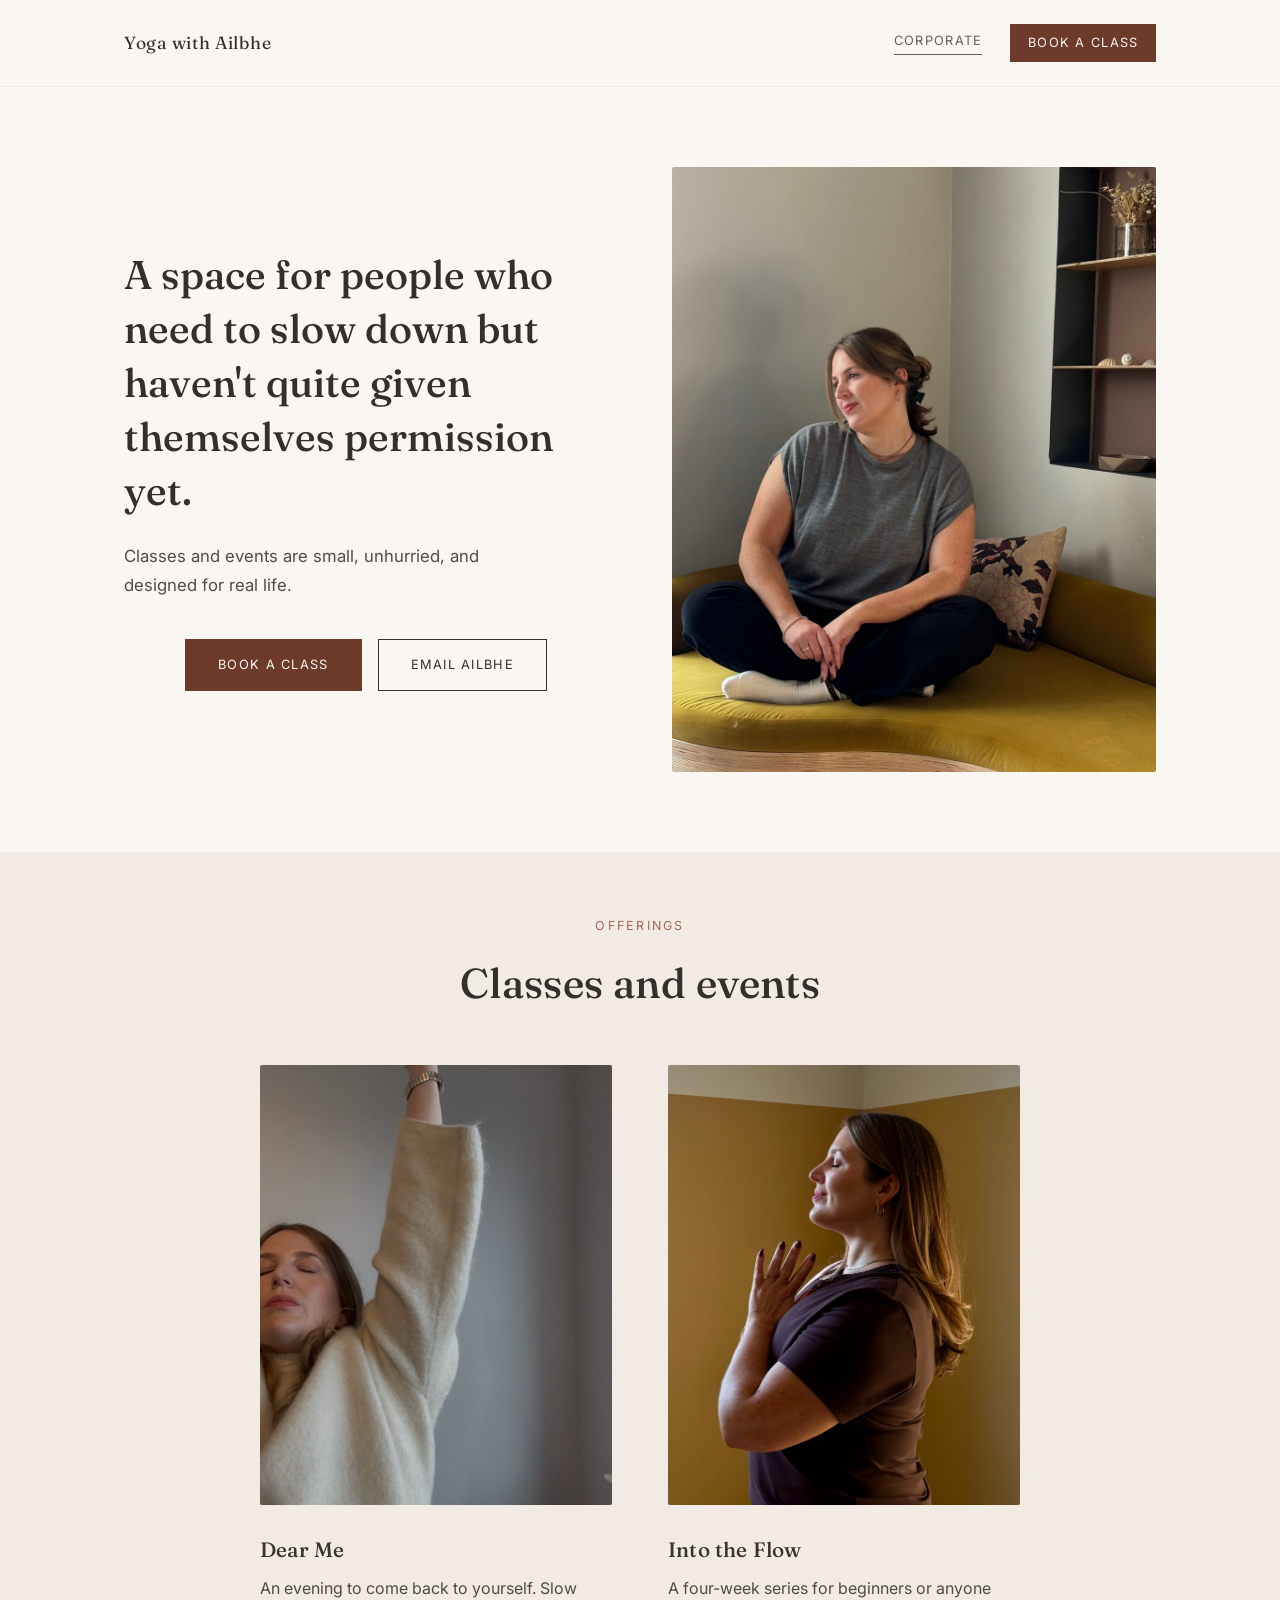
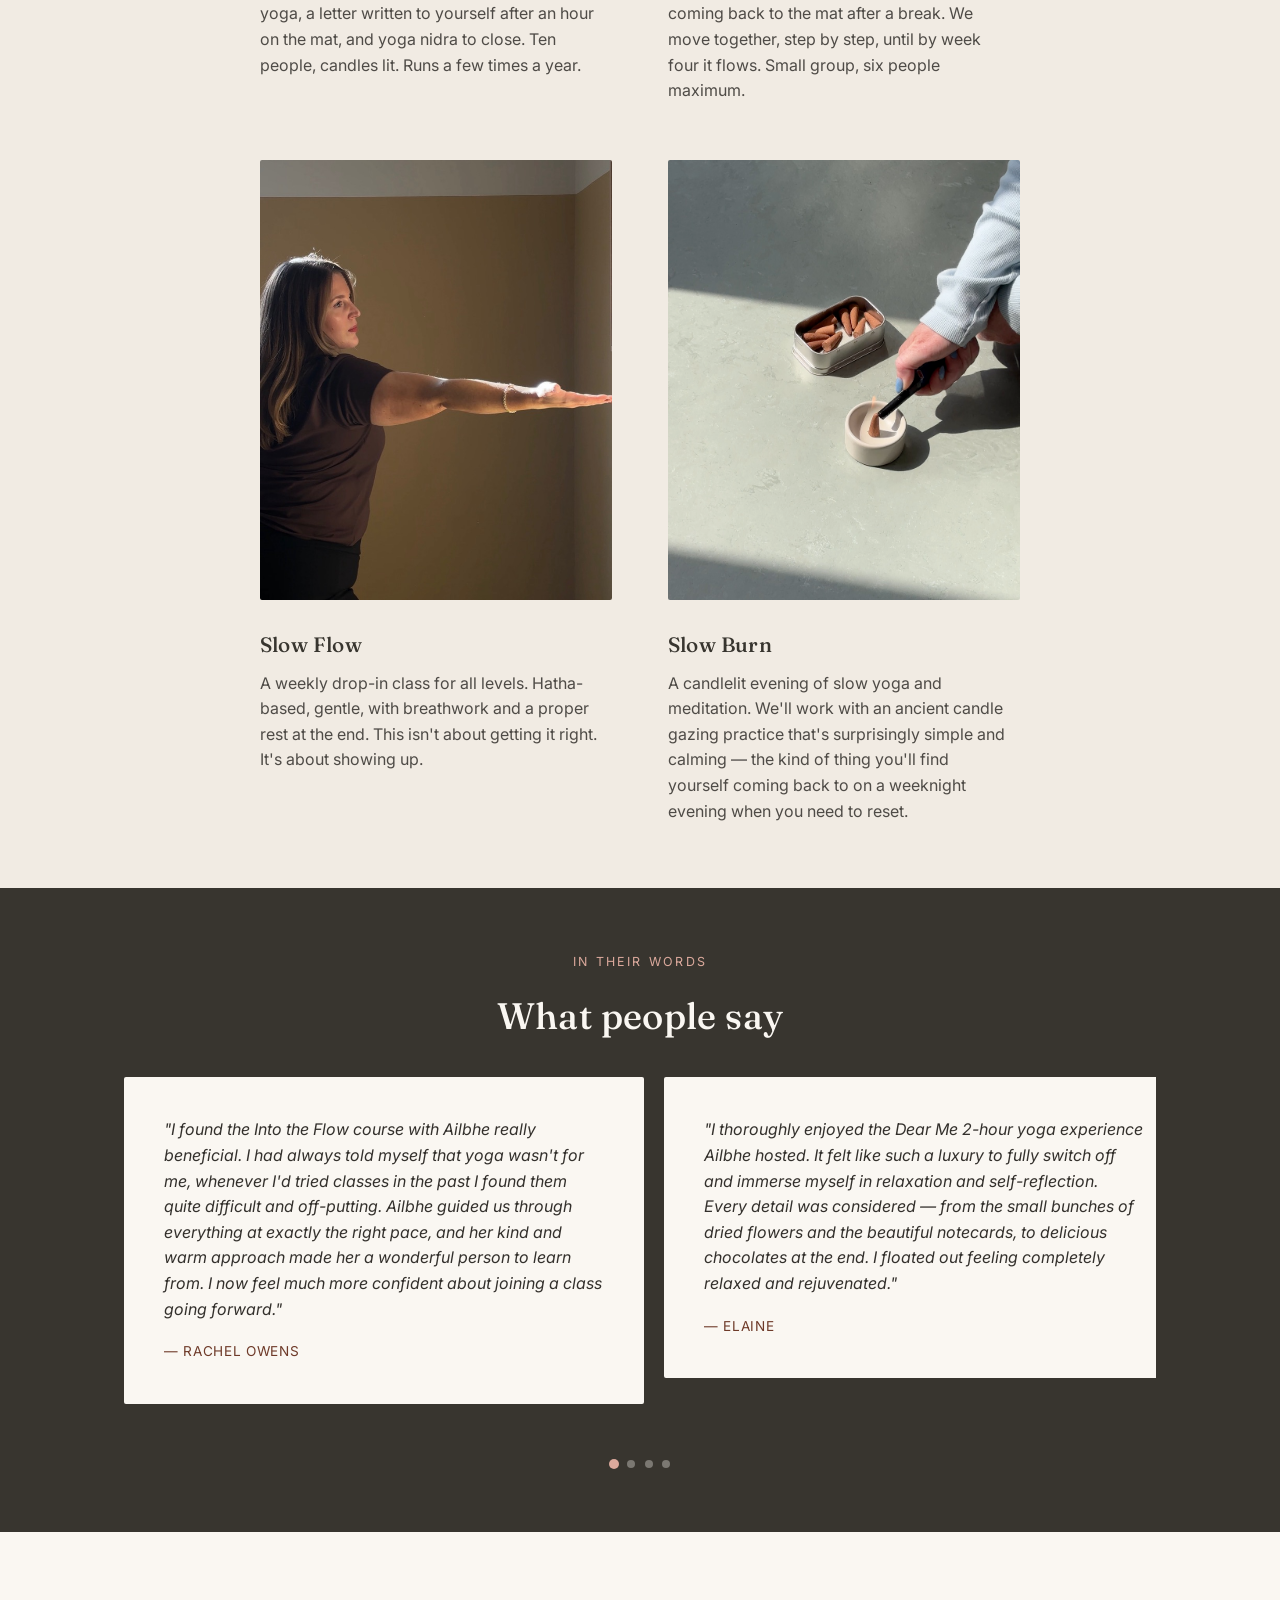
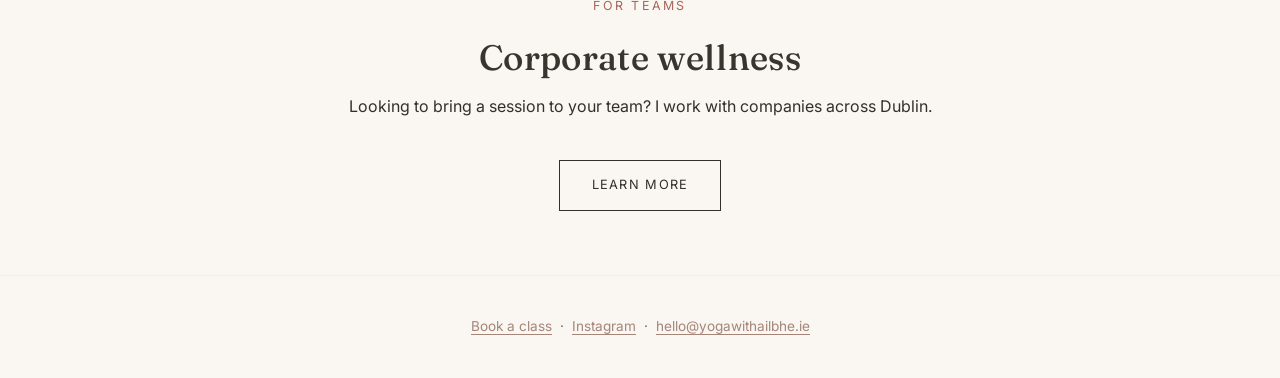
==== index.html @ da691e82 "Turn testimonials into a continuous ribbon of normal-sized cards instead of one full-width slide at " ====
<!DOCTYPE html>
<html lang="en">
<head>
  <meta charset="UTF-8">
  <meta name="viewport" content="width=device-width, initial-scale=1.0">
  <title>Yoga with Ailbhe</title>
  <meta name="description" content="A space for people who need to slow down. Small, unhurried yoga classes and events in Dublin.">
  <meta property="og:type" content="website">
  <meta property="og:title" content="Yoga with Ailbhe">
  <meta property="og:description" content="A space for people who need to slow down. Small, unhurried yoga classes and events in Dublin.">
  <meta property="og:url" content="https://yogawithailbhe.ie/">
  <meta property="og:image" content="https://yogawithailbhe.ie/assets/images/og-home.jpg">
  <meta name="twitter:card" content="summary_large_image">
  <link rel="icon" href="/favicon.ico" sizes="any">
  <link rel="apple-touch-icon" href="/assets/images/apple-touch-icon.png">
  <link rel="preconnect" href="https://fonts.googleapis.com">
  <link rel="preconnect" href="https://fonts.gstatic.com" crossorigin>
  <link href="https://fonts.googleapis.com/css2?family=Fraunces:ital,opsz,wght@0,9..144,400;0,9..144,500;1,9..144,400&family=Inter:wght@400;500&display=swap" rel="stylesheet">
  <link rel="stylesheet" href="css/styles.css">
</head>
<body>
  <header class="site-header">
    <div class="wrap">
      <a class="logo" href="/">Yoga with Ailbhe</a>
      <nav>
        <a href="/corporate">Corporate</a>
        <a class="nav-cta" href="https://yogawithailbhe.setmore.com" target="_blank" rel="noopener noreferrer">Book a class</a>
      </nav>
    </div>
  </header>

  <main>
    <section class="hero hero-split">
      <div class="wrap hero-split-grid">
        <div class="hero-copy">
          <h1>A space for people who need to slow down but haven't quite given themselves permission yet.</h1>
          <p>Classes and events are small, unhurried, and designed for real life.</p>
          <div class="cta-row cta-row-left">
            <a class="btn btn-primary" href="https://yogawithailbhe.setmore.com" target="_blank" rel="noopener noreferrer">Book a class</a>
            <a class="btn btn-secondary" href="mailto:hello@yogawithailbhe.ie">Email Ailbhe</a>
          </div>
        </div>
        <div class="hero-media">
          <img src="assets/images/space.jpg" alt="Ailbhe sitting cross-legged on a couch in the studio space, relaxed, soft light, small group setting." width="900" height="1200">
        </div>
      </div>
    </section>

    <section class="classes">
      <div class="wrap">
        <span class="eyebrow">Offerings</span>
        <h2>Classes and events</h2>
        <div class="classes-grid">
          <article class="class-card">
            <div class="class-card-media">
              <img src="assets/images/class-dear-me.jpg" alt="Ailbhe reaching one arm upward, eyes closed, in a soft cream jumper." width="800" height="1067" loading="lazy">
            </div>
            <h3>Dear Me</h3>
            <p>An evening to come back to yourself. Slow yoga, a letter written to yourself after an hour on the mat, and yoga nidra to close. Ten people, candles lit. Runs a few times a year.</p>
          </article>
          <article class="class-card">
            <div class="class-card-media">
              <img src="assets/images/hero-home.jpg" alt="Ailbhe standing calmly with hands at heart centre, eyes closed, lit by warm afternoon light." width="800" height="1000" loading="lazy">
            </div>
            <h3>Into the Flow</h3>
            <p>A four-week series for beginners or anyone coming back to the mat after a break. We move together, step by step, until by week four it flows. Small group, six people maximum.</p>
          </article>
          <article class="class-card">
            <div class="class-card-media">
              <img src="assets/images/class-slow-flow.jpg" alt="Ailbhe standing tall with one arm extended, calm and grounded in warm light." width="800" height="1422" loading="lazy">
            </div>
            <h3>Slow Flow</h3>
            <p>A weekly drop-in class for all levels. Hatha-based, gentle, with breathwork and a proper rest at the end. This isn't about getting it right. It's about showing up.</p>
          </article>
          <article class="class-card">
            <div class="class-card-media">
              <img src="assets/images/class-slow-burn.jpg" alt="Hand lighting an incense cone beside a small tin, soft daylight." width="800" height="1422" loading="lazy">
            </div>
            <h3>Slow Burn</h3>
            <p>A candlelit evening of slow yoga and meditation. We'll work with an ancient candle gazing practice that's surprisingly simple and calming — the kind of thing you'll find yourself coming back to on a weeknight evening when you need to reset.</p>
          </article>
        </div>
      </div>
    </section>

    <section class="testimonials">
      <div class="wrap">
        <span class="eyebrow">In their words</span>
        <h2>What people say</h2>
        <div class="testimonial-track">
          <article class="testimonial">
            <p>"I found the Into the Flow course with Ailbhe really beneficial. I had always told myself that yoga wasn't for me, whenever I'd tried classes in the past I found them quite difficult and off-putting. Ailbhe guided us through everything at exactly the right pace, and her kind and warm approach made her a wonderful person to learn from. I now feel much more confident about joining a class going forward."</p>
            <cite>— Rachel Owens</cite>
          </article>
          <article class="testimonial">
            <p>"I thoroughly enjoyed the Dear Me 2-hour yoga experience Ailbhe hosted. It felt like such a luxury to fully switch off and immerse myself in relaxation and self-reflection. Every detail was considered — from the small bunches of dried flowers and the beautiful notecards, to delicious chocolates at the end. I floated out feeling completely relaxed and rejuvenated."</p>
            <cite>— Elaine</cite>
          </article>
          <article class="testimonial">
            <p>"Ailbhe's slow flow yoga class was exactly what my body and mind needed. The atmosphere was incredibly calming right from the start. The pace of the class encouraged me to really listen to my body and be present in the moment. I left feeling completely rejuvenated and centred."</p>
            <cite>— Andrea</cite>
          </article>
          <article class="testimonial">
            <p>"My first yoga class with Ailbhe was gentle and mindful, and exactly what I needed. Her calm guidance made me feel at ease from the start, and the peaceful atmosphere helped me slow down and breathe. I left feeling relaxed, grounded, and really glad I showed up."</p>
            <cite>— Nihan Gunay Yilmaz</cite>
          </article>
        </div>
        <div class="testimonial-dots" role="tablist" aria-label="Testimonial pages">
          <button type="button" class="testimonial-dot is-active" aria-label="Testimonial 1"></button>
          <button type="button" class="testimonial-dot" aria-label="Testimonial 2"></button>
          <button type="button" class="testimonial-dot" aria-label="Testimonial 3"></button>
          <button type="button" class="testimonial-dot" aria-label="Testimonial 4"></button>
        </div>
      </div>
    </section>

    <section class="corporate-link">
      <div class="wrap corporate-body corporate-teaser">
        <span class="eyebrow">For teams</span>
        <h2>Corporate wellness</h2>
        <p>Looking to bring a session to your team? I work with companies across Dublin.</p>
        <div class="cta-row">
          <a class="btn btn-secondary" href="/corporate">Learn more</a>
        </div>
      </div>
    </section>
  </main>

  <footer class="site-footer">
    <div class="wrap">
      <p>
        <a href="https://yogawithailbhe.setmore.com" target="_blank" rel="noopener noreferrer">Book a class</a>
        &nbsp;·&nbsp;
        <a href="https://www.instagram.com/yoga_with_ailbhe/" target="_blank" rel="noopener noreferrer">Instagram</a>
        &nbsp;·&nbsp;
        <a href="mailto:hello@yogawithailbhe.ie">hello@yogawithailbhe.ie</a>
      </p>
    </div>
  </footer>

  <script src="js/main.js"></script>
</body>
</html>
---- css/styles.css ----
*, *::before, *::after {
  box-sizing: border-box;
  margin: 0;
  padding: 0;
}

:root {
  --ink: #33302c;
  --paper: #faf7f2;
  --neutral: #cdbfae;
  --neutral-light: #f1ebe3;
  --chestnut: #8a4a35;
  --chestnut-deep: #6e3a29;
  --dusty-pink: #a8665a;
  --dusty-pink-tint: #dba99c;
  --anthracite: #38352f;
  --max-width: 1080px;
}

html {
  scroll-behavior: smooth;
}

body {
  background-color: var(--paper);
  color: var(--ink);
  font-family: 'Inter', -apple-system, BlinkMacSystemFont, 'Segoe UI', sans-serif;
  font-size: 1rem;
  line-height: 1.6;
}

h1, h2, h3 {
  font-family: 'Fraunces', Georgia, 'Times New Roman', serif;
  font-weight: 500;
  letter-spacing: 0.01em;
}

a {
  color: var(--chestnut-deep);
}

a:hover {
  color: var(--ink);
}

img {
  max-width: 100%;
  display: block;
}

.wrap {
  max-width: var(--max-width);
  margin: 0 auto;
  padding: 0 1.5rem;
}

/* Header */

.site-header {
  border-bottom: 1px solid var(--neutral-light);
}

.site-header .wrap {
  display: flex;
  align-items: center;
  justify-content: space-between;
  padding-top: 1.5rem;
  padding-bottom: 1.5rem;
}

.site-header .logo {
  font-family: 'Fraunces', Georgia, 'Times New Roman', serif;
  font-size: 1.1rem;
  letter-spacing: 0.04em;
  text-decoration: none;
  color: var(--ink);
}

.site-header nav {
  display: flex;
  align-items: center;
  gap: 1.75rem;
}

.site-header nav a {
  font-size: 0.8rem;
  letter-spacing: 0.1em;
  text-transform: uppercase;
  text-decoration: none;
  color: var(--ink);
  border-bottom: 1px solid currentColor;
  padding-bottom: 2px;
  opacity: 0.75;
  transition: opacity 0.2s ease;
}

.site-header nav a:hover {
  opacity: 1;
}

.site-header nav a.nav-cta {
  border-bottom: none;
  padding: 0.55rem 1.1rem;
  background-color: var(--chestnut-deep);
  color: var(--paper);
  opacity: 1;
  transition: background-color 0.2s ease;
}

.site-header nav a.nav-cta:hover {
  background-color: var(--ink);
}

/* Hero */

.hero {
  padding: 5rem 0 4rem;
  text-align: center;
}

.hero h1 {
  font-size: clamp(2rem, 5vw, 3.2rem);
  max-width: 760px;
  margin: 0 auto 1.25rem;
  line-height: 1.3;
}

.hero p {
  max-width: 560px;
  margin: 0 auto;
  font-size: 1.05rem;
  opacity: 0.85;
}

/* Split hero with image */

.hero-split {
  text-align: left;
  padding: 0;
}

.hero-split-grid {
  display: grid;
  grid-template-columns: 1fr 1fr;
  align-items: center;
  gap: 4rem;
  padding: 5rem 1.5rem;
}

.hero-split .hero-copy h1 {
  font-size: clamp(1.9rem, 3.2vw, 2.5rem);
  line-height: 1.35;
  letter-spacing: 0;
  margin: 0 0 1.5rem;
  text-align: left;
  max-width: 100%;
}

.hero-split .hero-copy p {
  margin: 0;
  text-align: left;
  max-width: 420px;
  line-height: 1.7;
}

.cta-row-left {
  justify-content: flex-start;
}

.hero-media {
  border-radius: 2px;
  overflow: hidden;
}

.hero-media img {
  width: 100%;
  height: auto;
  aspect-ratio: 4 / 5;
  object-fit: cover;
}

/* CTAs */

.cta-row {
  display: flex;
  flex-wrap: wrap;
  gap: 1rem;
  justify-content: center;
  margin-top: 2.5rem;
}

.btn {
  display: inline-block;
  font-size: 0.8rem;
  letter-spacing: 0.1em;
  text-transform: uppercase;
  text-decoration: none;
  padding: 0.9rem 2rem;
  border: 1px solid var(--ink);
  transition: background-color 0.2s ease, color 0.2s ease;
}

.btn-primary {
  background-color: var(--chestnut-deep);
  color: var(--paper);
  border-color: var(--chestnut-deep);
}

.btn-primary:hover {
  background-color: var(--ink);
  border-color: var(--ink);
}

.btn-secondary {
  background-color: transparent;
  color: var(--ink);
}

.btn-secondary:hover {
  background-color: var(--neutral-light);
}

/* Sections */

section {
  padding: 4rem 0;
}

section h2 {
  font-size: clamp(1.5rem, 3vw, 2rem);
  text-align: center;
  margin-bottom: 0.5rem;
}

.section-intro {
  text-align: center;
  max-width: 640px;
  margin: 0 auto 3rem;
  opacity: 0.85;
}

.eyebrow {
  display: block;
  font-size: 0.78rem;
  letter-spacing: 0.18em;
  text-transform: uppercase;
  font-family: 'Inter', -apple-system, BlinkMacSystemFont, 'Segoe UI', sans-serif;
  color: var(--dusty-pink);
  margin-bottom: 0.9rem;
  text-align: center;
}

/* Classes grid */

.classes {
  background-color: var(--neutral-light);
}

.classes h2 {
  font-size: clamp(1.9rem, 4vw, 2.6rem);
  margin-bottom: 3rem;
}

.classes-grid {
  display: grid;
  grid-template-columns: repeat(2, 1fr);
  gap: 3.5rem 3.5rem;
  max-width: 760px;
  margin: 0 auto;
}

.class-card-media {
  margin-bottom: 1.75rem;
  overflow: hidden;
  border-radius: 2px;
}

.class-card-media img {
  width: 100%;
  height: auto;
  aspect-ratio: 4 / 5;
  object-fit: cover;
  transition: transform 0.4s ease;
}

.class-card:hover .class-card-media img {
  transform: scale(1.03);
}

.class-card h3 {
  font-size: 1.3rem;
  margin-bottom: 0.6rem;
  color: var(--anthracite);
}

.class-card p {
  opacity: 0.85;
  max-width: 34ch;
}

/* About strip */

.about-strip {
  border-top: 1px solid var(--neutral-light);
}

.about-strip-grid {
  display: grid;
  grid-template-columns: 1fr 1.2fr;
  align-items: center;
  gap: 3rem;
}

.about-strip-media img {
  width: 100%;
  height: auto;
  aspect-ratio: 3 / 4;
  object-fit: cover;
  border-radius: 2px;
}

.about-strip-copy h2 {
  text-align: left;
  margin-bottom: 1rem;
}

.about-strip-copy p {
  opacity: 0.85;
  max-width: 440px;
}

.about-strip-alt .about-strip-grid {
  grid-template-columns: 1.2fr 1fr;
}

/* Testimonials */

.testimonials {
  background-color: var(--anthracite);
  color: var(--paper);
}

.testimonials .eyebrow {
  color: var(--dusty-pink-tint);
}

.testimonials h2 {
  font-size: clamp(1.7rem, 3.5vw, 2.3rem);
  margin-bottom: 2rem;
  color: var(--paper);
}

.testimonial-track {
  display: flex;
  align-items: flex-start;
  gap: 1.25rem;
  overflow-x: auto;
  scroll-snap-type: x mandatory;
  padding-bottom: 1rem;
  -webkit-overflow-scrolling: touch;
}

.testimonial-track::-webkit-scrollbar {
  height: 6px;
}

.testimonial-track::-webkit-scrollbar-thumb {
  background-color: var(--dusty-pink-tint);
  border-radius: 3px;
}

.testimonial {
  flex: 0 0 auto;
  width: min(520px, 80vw);
  scroll-snap-align: start;
  background-color: var(--paper);
  color: var(--ink);
  padding: 2.5rem;
  border-radius: 2px;
}

.testimonial p {
  font-style: italic;
  margin-bottom: 1rem;
}

.testimonial cite {
  font-style: normal;
  font-size: 0.85rem;
  letter-spacing: 0.05em;
  text-transform: uppercase;
  color: var(--chestnut-deep);
  opacity: 1;
}

.testimonial-dots {
  display: flex;
  justify-content: center;
  gap: 0.6rem;
  margin-top: 2.5rem;
}

.testimonial-dot {
  width: 8px;
  height: 8px;
  padding: 0;
  border: none;
  border-radius: 50%;
  background-color: rgba(250, 247, 242, 0.35);
  cursor: pointer;
  transition: background-color 0.2s ease, transform 0.2s ease;
}

.testimonial-dot.is-active {
  background-color: var(--dusty-pink-tint);
  transform: scale(1.25);
}

/* Corporate-specific */

.corporate-link {
  background-color: var(--paper);
}

.corporate-link h2 {
  font-size: clamp(1.6rem, 3.5vw, 2.2rem);
  color: var(--anthracite);
}

.corporate-body {
  max-width: 640px;
  margin: 0 auto;
}

.corporate-teaser {
  text-align: center;
}

.corporate-body p {
  margin-bottom: 1.5rem;
}

blockquote.quote {
  border-left: 2px solid var(--neutral);
  padding-left: 1.5rem;
  margin: 2.5rem 0;
  font-style: italic;
}

blockquote.quote cite {
  display: block;
  margin-top: 1rem;
  font-style: normal;
  font-size: 0.85rem;
  letter-spacing: 0.05em;
  text-transform: uppercase;
  opacity: 0.7;
}

/* Footer */

.site-footer {
  border-top: 1px solid var(--neutral-light);
  padding: 2.5rem 0;
  text-align: center;
  font-size: 0.85rem;
  opacity: 0.7;
}

.site-footer a {
  text-decoration: none;
  border-bottom: 1px solid currentColor;
  opacity: 0.85;
}

.site-footer a:hover {
  opacity: 1;
}

/* Responsive */

@media (max-width: 700px) {
  .classes-grid {
    grid-template-columns: 1fr;
  }

  .hero {
    padding: 3.5rem 0 3rem;
  }

  section {
    padding: 3rem 0;
  }

  .hero-split-grid {
    grid-template-columns: 1fr;
    gap: 2rem;
    padding: 2.5rem 1.5rem;
    text-align: center;
  }

  .hero-split .hero-copy h1,
  .hero-split .hero-copy p {
    text-align: center;
    margin-left: auto;
    margin-right: auto;
  }

  .cta-row-left {
    justify-content: center;
  }

  .cta-row .btn {
    width: 100%;
    max-width: 280px;
    text-align: center;
  }

  .site-header .wrap {
    flex-wrap: wrap;
    gap: 1rem;
  }

  .site-header nav {
    gap: 1.25rem;
  }

  .site-header nav a.nav-cta {
    white-space: nowrap;
  }

  .hero-media {
    order: -1;
    max-width: 360px;
    margin: 0 auto;
  }

  .class-card-media {
    max-width: 100%;
  }

  .about-strip-grid,
  .about-strip-alt .about-strip-grid {
    grid-template-columns: 1fr;
    gap: 1.75rem;
    text-align: center;
  }

  .about-strip-copy h2 {
    text-align: center;
  }

  .about-strip-copy p {
    margin: 0 auto;
  }
}
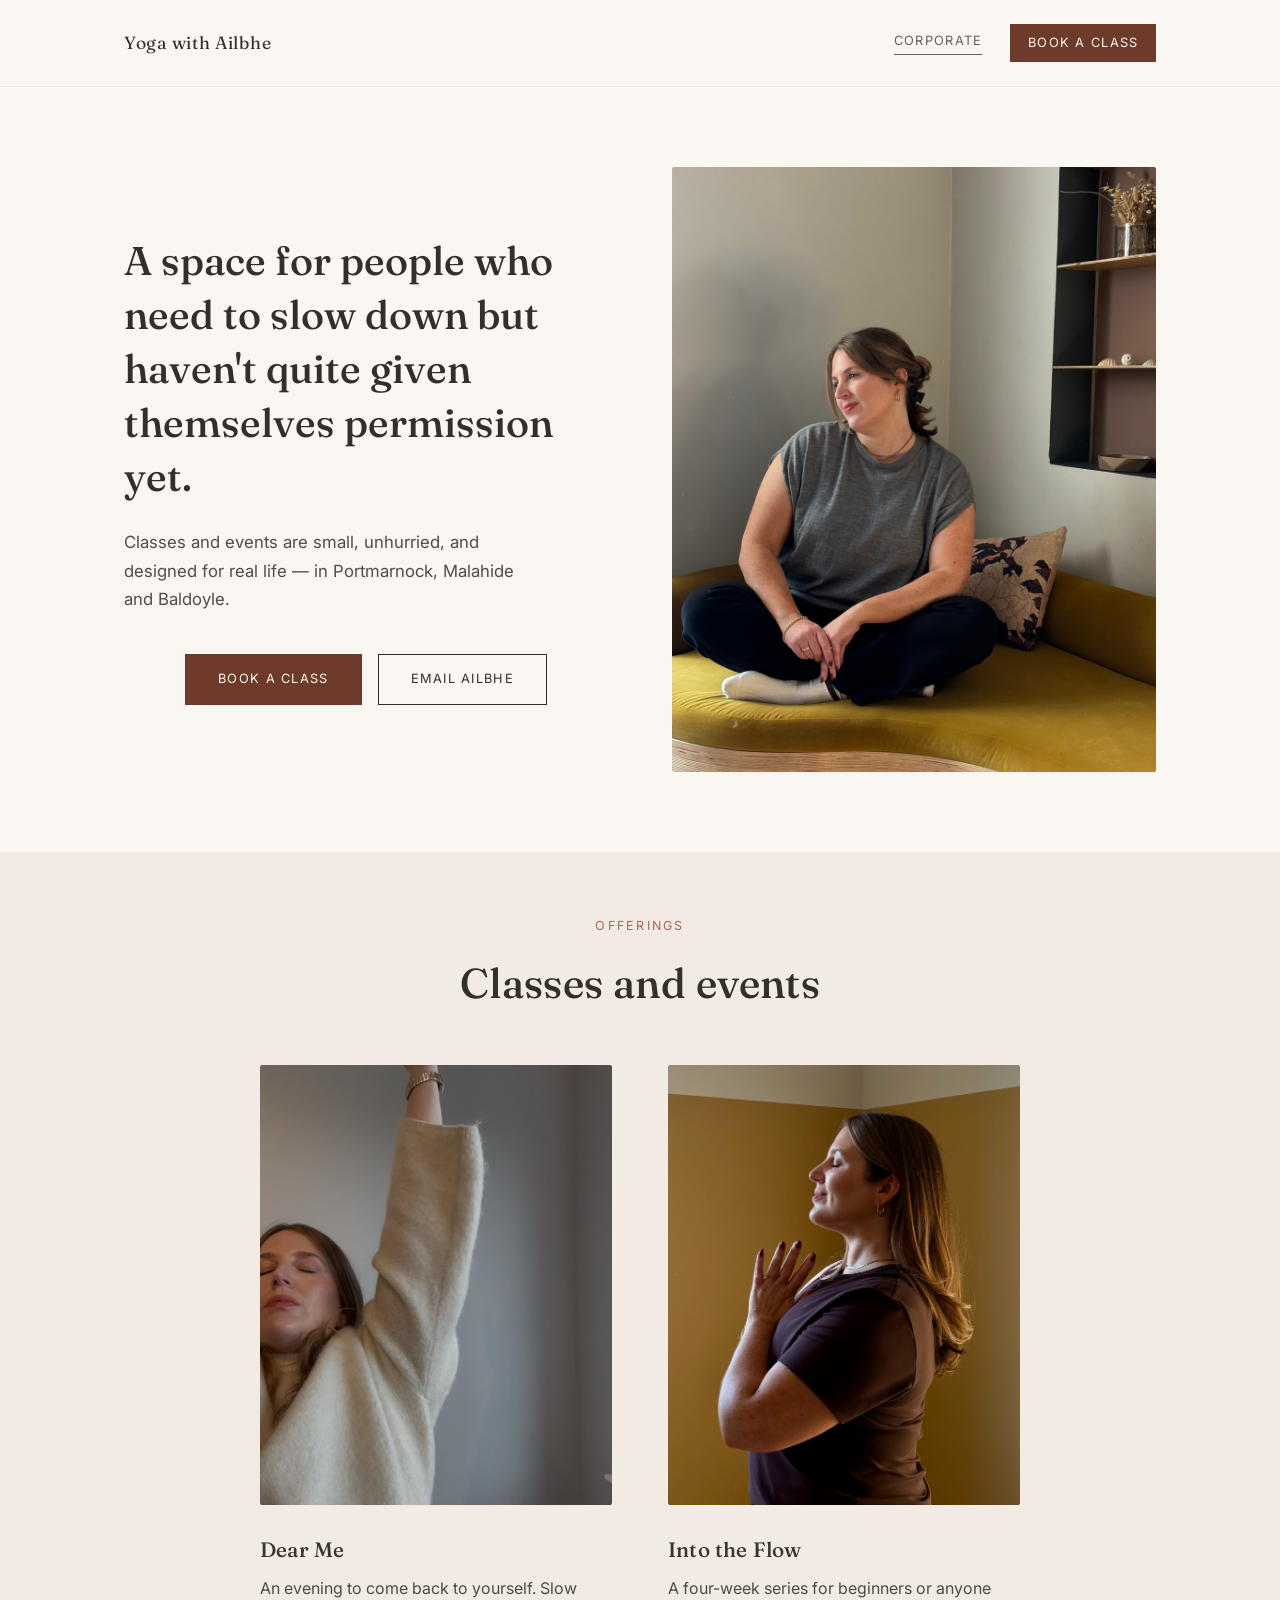
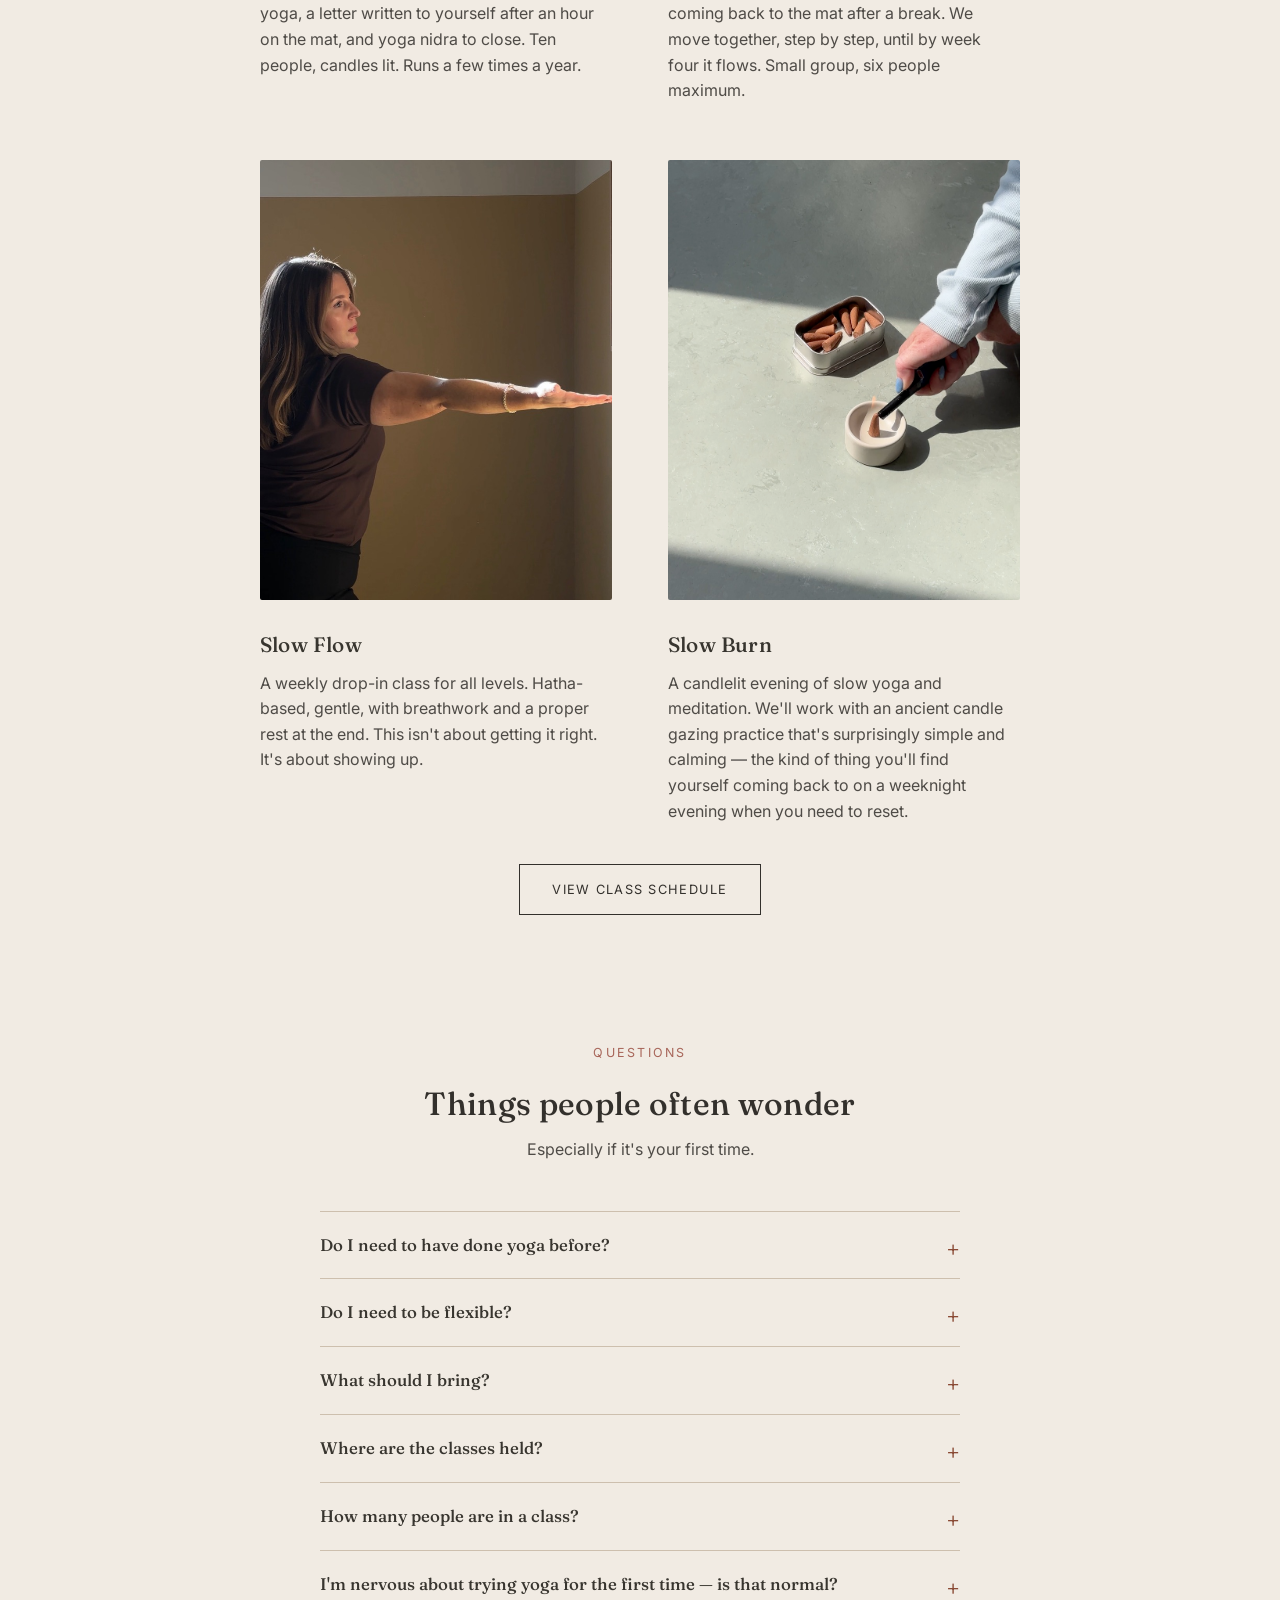
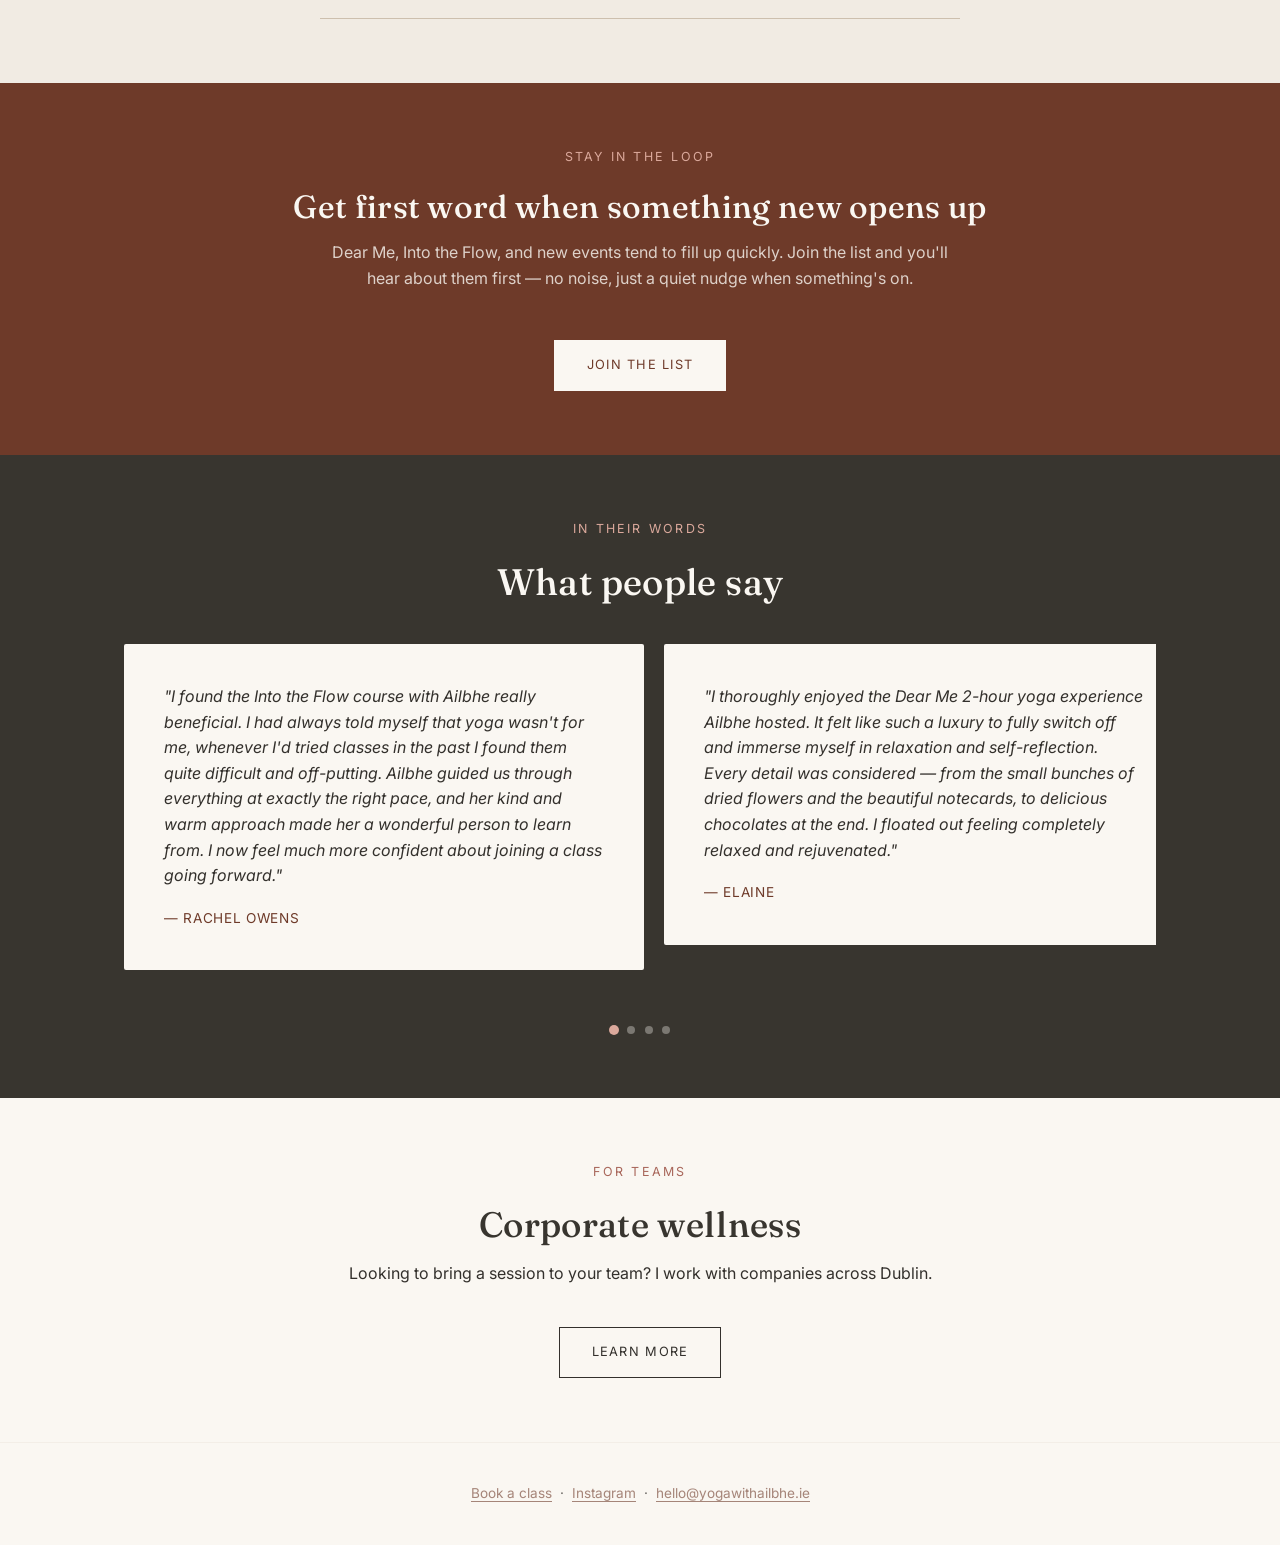
==== commit 9ab42717: "Add FAQ, newsletter, location, schedule link; fix corporate CTA" ====
--- a/index.html
+++ b/index.html
@@ -34,7 +34,7 @@
       <div class="wrap hero-split-grid">
         <div class="hero-copy">
           <h1>A space for people who need to slow down but haven't quite given themselves permission yet.</h1>
-          <p>Classes and events are small, unhurried, and designed for real life.</p>
+          <p>Classes and events are small, unhurried, and designed for real life — in Portmarnock, Malahide and Baldoyle.</p>
           <div class="cta-row cta-row-left">
             <a class="btn btn-primary" href="https://yogawithailbhe.setmore.com" target="_blank" rel="noopener noreferrer">Book a class</a>
             <a class="btn btn-secondary" href="mailto:hello@yogawithailbhe.ie">Email Ailbhe</a>
@@ -79,6 +79,54 @@
             <h3>Slow Burn</h3>
             <p>A candlelit evening of slow yoga and meditation. We'll work with an ancient candle gazing practice that's surprisingly simple and calming — the kind of thing you'll find yourself coming back to on a weeknight evening when you need to reset.</p>
           </article>
+        </div>
+        <div class="cta-row">
+          <a class="btn btn-secondary" href="https://yogawithailbhe.setmore.com" target="_blank" rel="noopener noreferrer">View class schedule</a>
+        </div>
+      </div>
+    </section>
+
+    <section class="faq">
+      <div class="wrap">
+        <span class="eyebrow">Questions</span>
+        <h2>Things people often wonder</h2>
+        <p class="section-intro">Especially if it's your first time.</p>
+        <div class="faq-list">
+          <details class="faq-item">
+            <summary>Do I need to have done yoga before?<span class="faq-icon" aria-hidden="true">+</span></summary>
+            <p>Not at all. All of my classes are suitable for complete beginners. If you're coming for the first time, just let me know beforehand so I can make sure you feel welcome from the moment you walk in.</p>
+          </details>
+          <details class="faq-item">
+            <summary>Do I need to be flexible?<span class="faq-icon" aria-hidden="true">+</span></summary>
+            <p>Definitely not. Flexibility is something yoga gives you over time — it's not something you need to bring with you. Whatever your body can do right now is exactly right.</p>
+          </details>
+          <details class="faq-item">
+            <summary>What should I bring?<span class="faq-icon" aria-hidden="true">+</span></summary>
+            <p>Comfortable clothes you can move in. A yoga mat if you have one, but don't worry if you don't — just get in touch ahead of time and I'll sort you out.</p>
+          </details>
+          <details class="faq-item">
+            <summary>Where are the classes held?<span class="faq-icon" aria-hidden="true">+</span></summary>
+            <p>Classes take place in North County Dublin — across Portmarnock, Malahide and Baldoyle. The exact location will be confirmed when you book.</p>
+          </details>
+          <details class="faq-item">
+            <summary>How many people are in a class?<span class="faq-icon" aria-hidden="true">+</span></summary>
+            <p>Small. That's intentional. Slow Flow fits up to ten, Into the Flow has a maximum of six. Dear Me and Slow Burn are also kept small so the atmosphere stays intimate.</p>
+          </details>
+          <details class="faq-item">
+            <summary>I'm nervous about trying yoga for the first time — is that normal?<span class="faq-icon" aria-hidden="true">+</span></summary>
+            <p>Completely normal, and honestly, it's the main reason I keep classes small. There's no pressure to keep up, no competition, and no wrong way to do it. People usually leave wondering why they waited so long.</p>
+          </details>
+        </div>
+      </div>
+    </section>
+
+    <section class="newsletter">
+      <div class="wrap">
+        <span class="eyebrow">Stay in the loop</span>
+        <h2>Get first word when something new opens up</h2>
+        <p class="section-intro">Dear Me, Into the Flow, and new events tend to fill up quickly. Join the list and you'll hear about them first — no noise, just a quiet nudge when something's on.</p>
+        <div class="cta-row">
+          <a class="btn btn-primary" href="https://preview.mailerlite.io/forms/2218178/183117187450406770/share" target="_blank" rel="noopener noreferrer">Join the list</a>
         </div>
       </div>
     </section>
--- a/css/styles.css
+++ b/css/styles.css
@@ -457,6 +457,99 @@
   opacity: 0.7;
 }
 
+/* FAQ */
+
+.faq {
+  background-color: var(--neutral-light);
+}
+
+.faq-list {
+  max-width: 640px;
+  margin: 0 auto;
+}
+
+.faq-item {
+  border-top: 1px solid var(--neutral);
+}
+
+.faq-item:last-child {
+  border-bottom: 1px solid var(--neutral);
+}
+
+.faq-item summary {
+  display: block;
+  padding: 1.25rem 0;
+  cursor: pointer;
+  font-family: 'Fraunces', Georgia, 'Times New Roman', serif;
+  font-size: 1.05rem;
+  font-weight: 500;
+  color: var(--anthracite);
+  user-select: none;
+}
+
+.faq-item summary::-webkit-details-marker {
+  display: none;
+}
+
+.faq-item summary::marker {
+  content: '';
+}
+
+.faq-icon {
+  float: right;
+  font-family: 'Inter', sans-serif;
+  font-size: 1.4rem;
+  font-weight: 300;
+  color: var(--chestnut);
+  line-height: 1.4;
+  transition: transform 0.2s ease;
+  display: inline-block;
+  margin-left: 1rem;
+}
+
+.faq-item[open] .faq-icon {
+  transform: rotate(45deg);
+}
+
+.faq-item p {
+  padding-bottom: 1.5rem;
+  opacity: 0.85;
+  max-width: 56ch;
+}
+
+/* Newsletter */
+
+.newsletter {
+  background-color: var(--chestnut-deep);
+  color: var(--paper);
+  text-align: center;
+}
+
+.newsletter .eyebrow {
+  color: var(--dusty-pink-tint);
+}
+
+.newsletter h2 {
+  color: var(--paper);
+  font-size: clamp(1.5rem, 3vw, 2rem);
+}
+
+.newsletter .section-intro {
+  color: var(--paper);
+  opacity: 0.8;
+}
+
+.newsletter .btn-primary {
+  background-color: var(--paper);
+  color: var(--chestnut-deep);
+  border-color: var(--paper);
+}
+
+.newsletter .btn-primary:hover {
+  background-color: var(--neutral-light);
+  border-color: var(--neutral-light);
+}
+
 /* Footer */
 
 .site-footer {
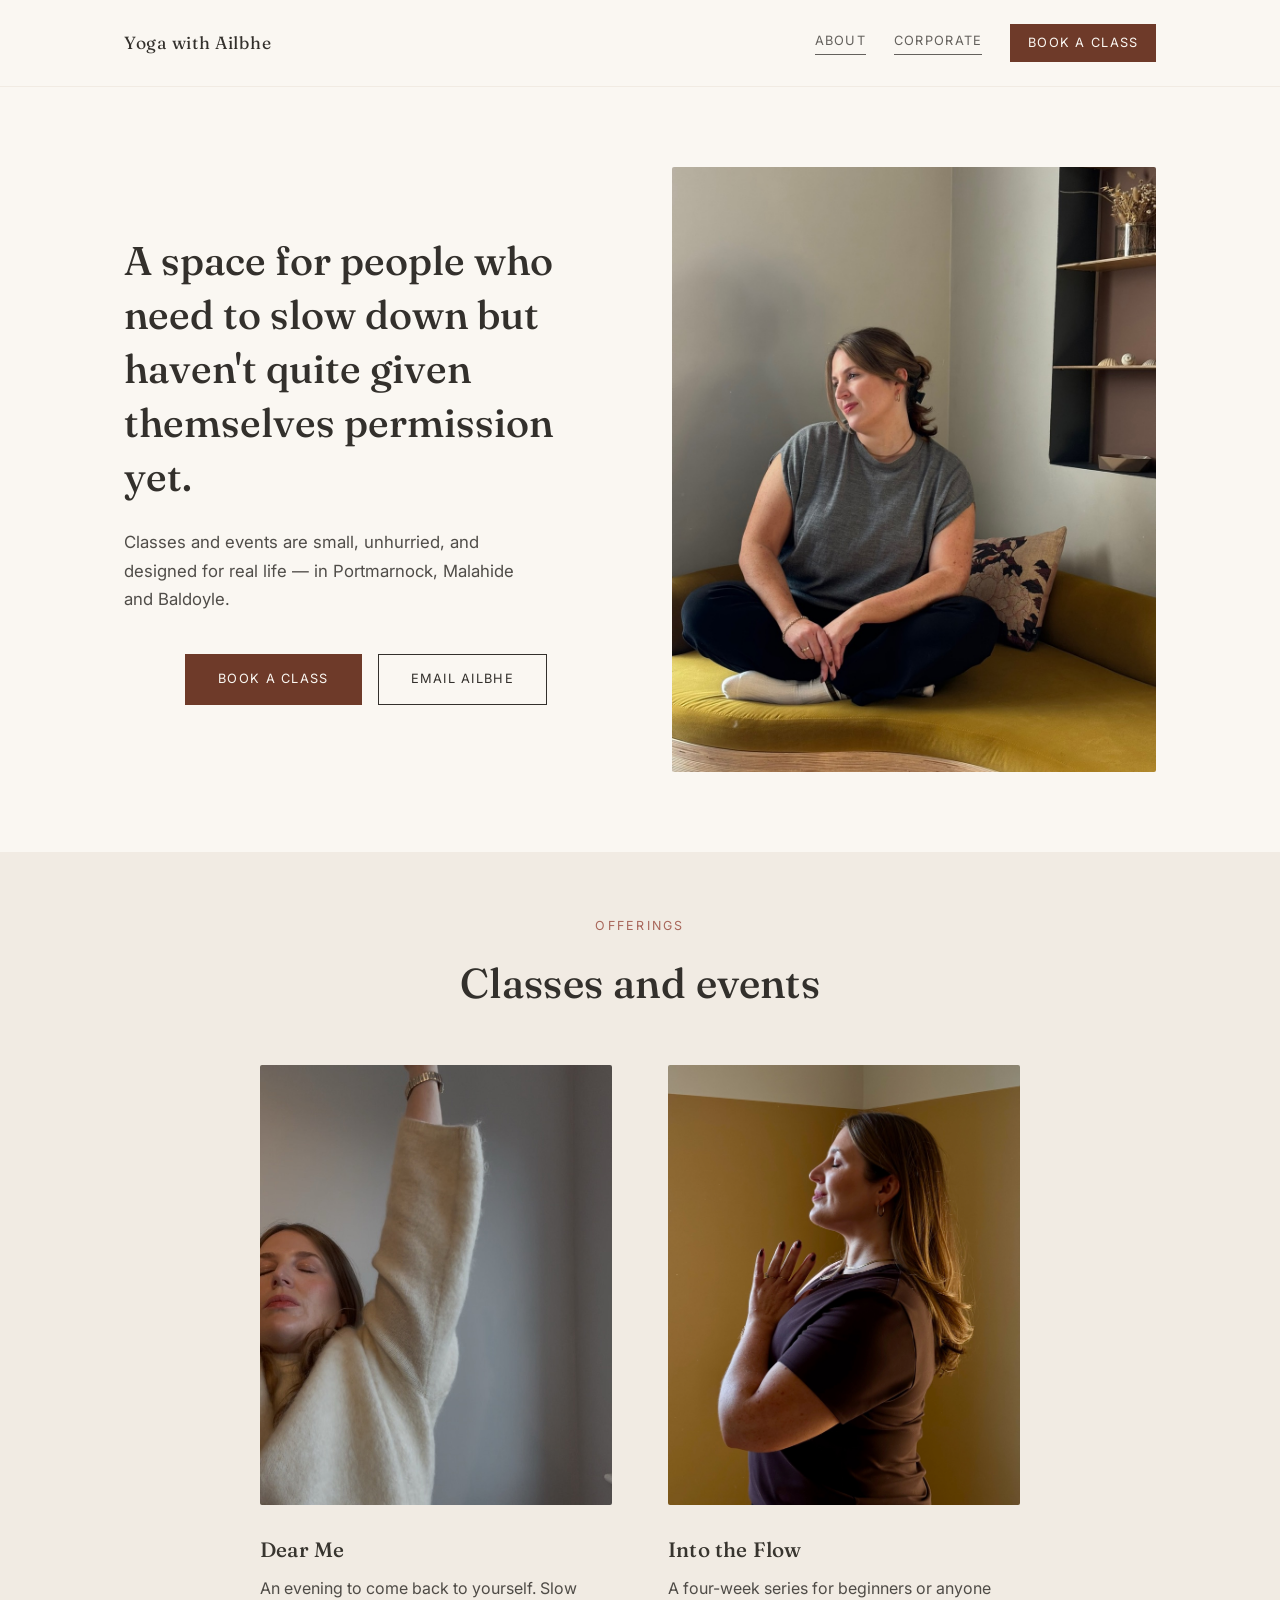
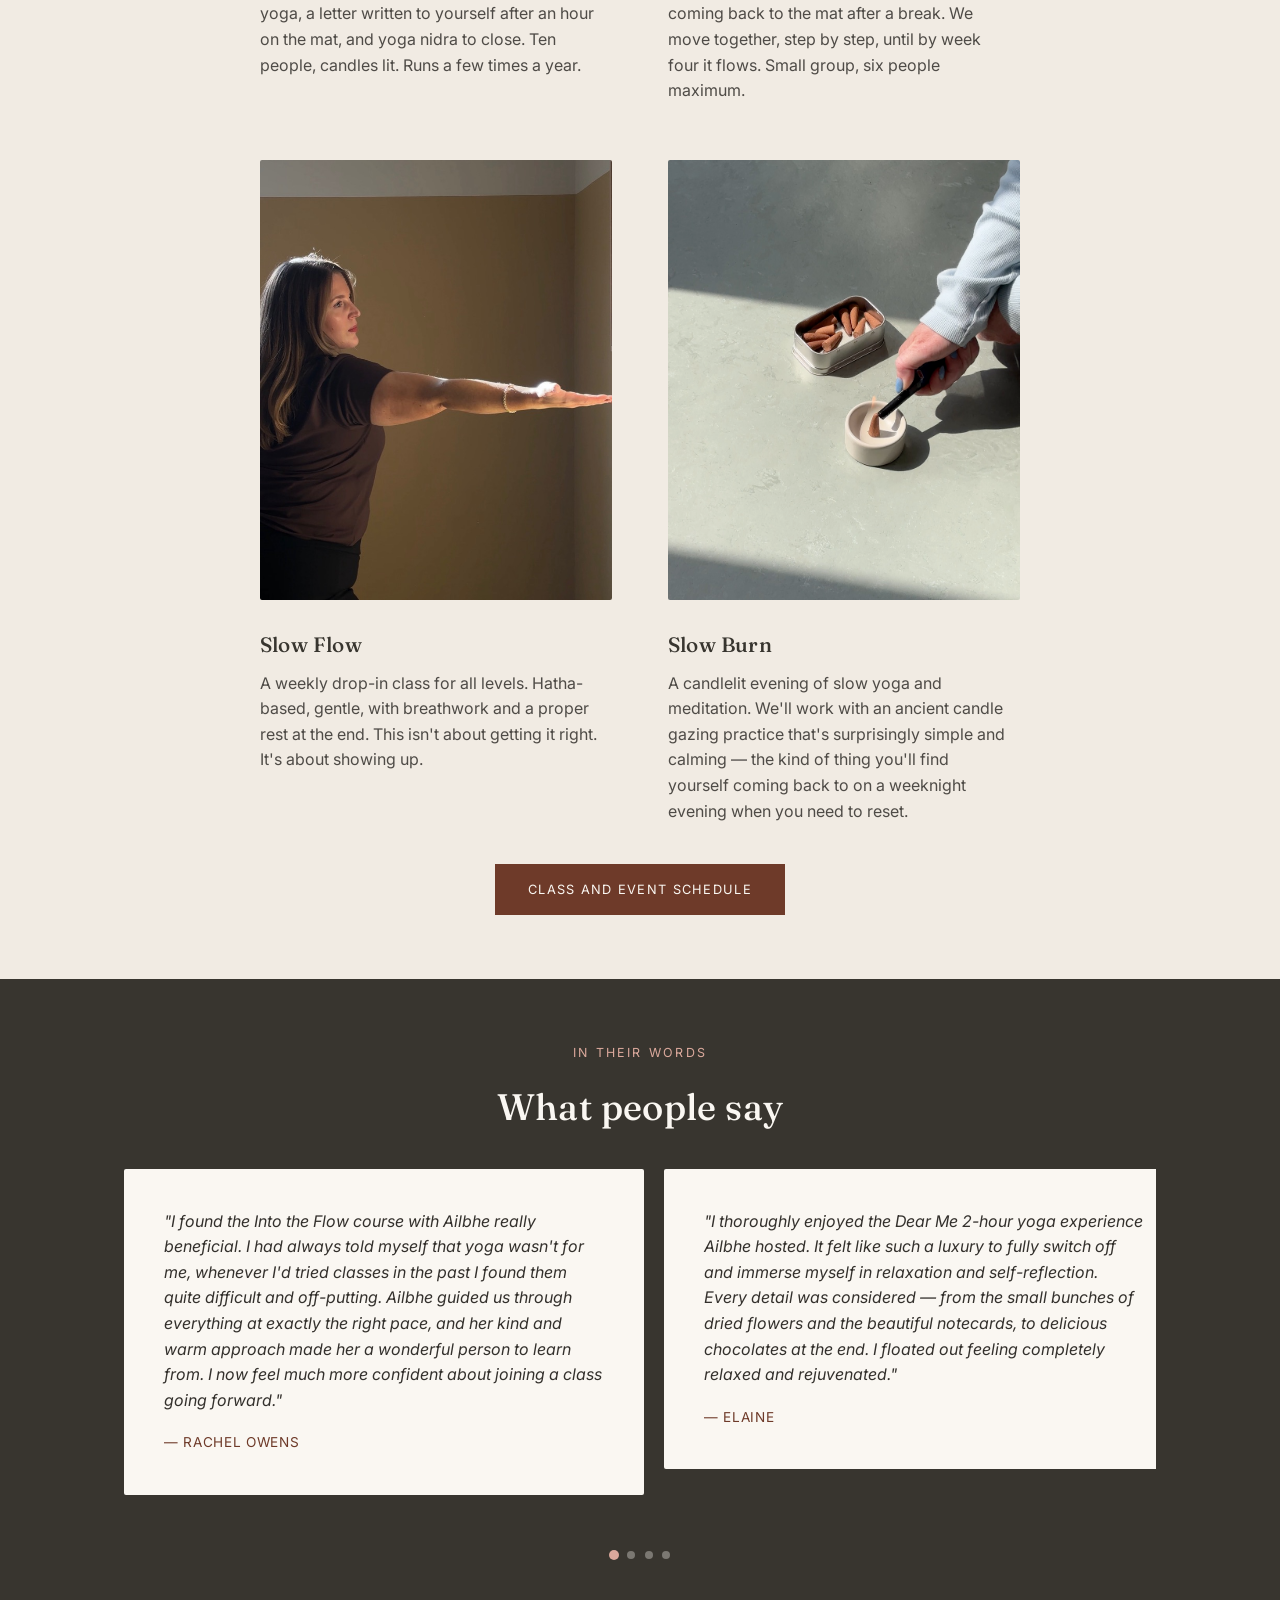
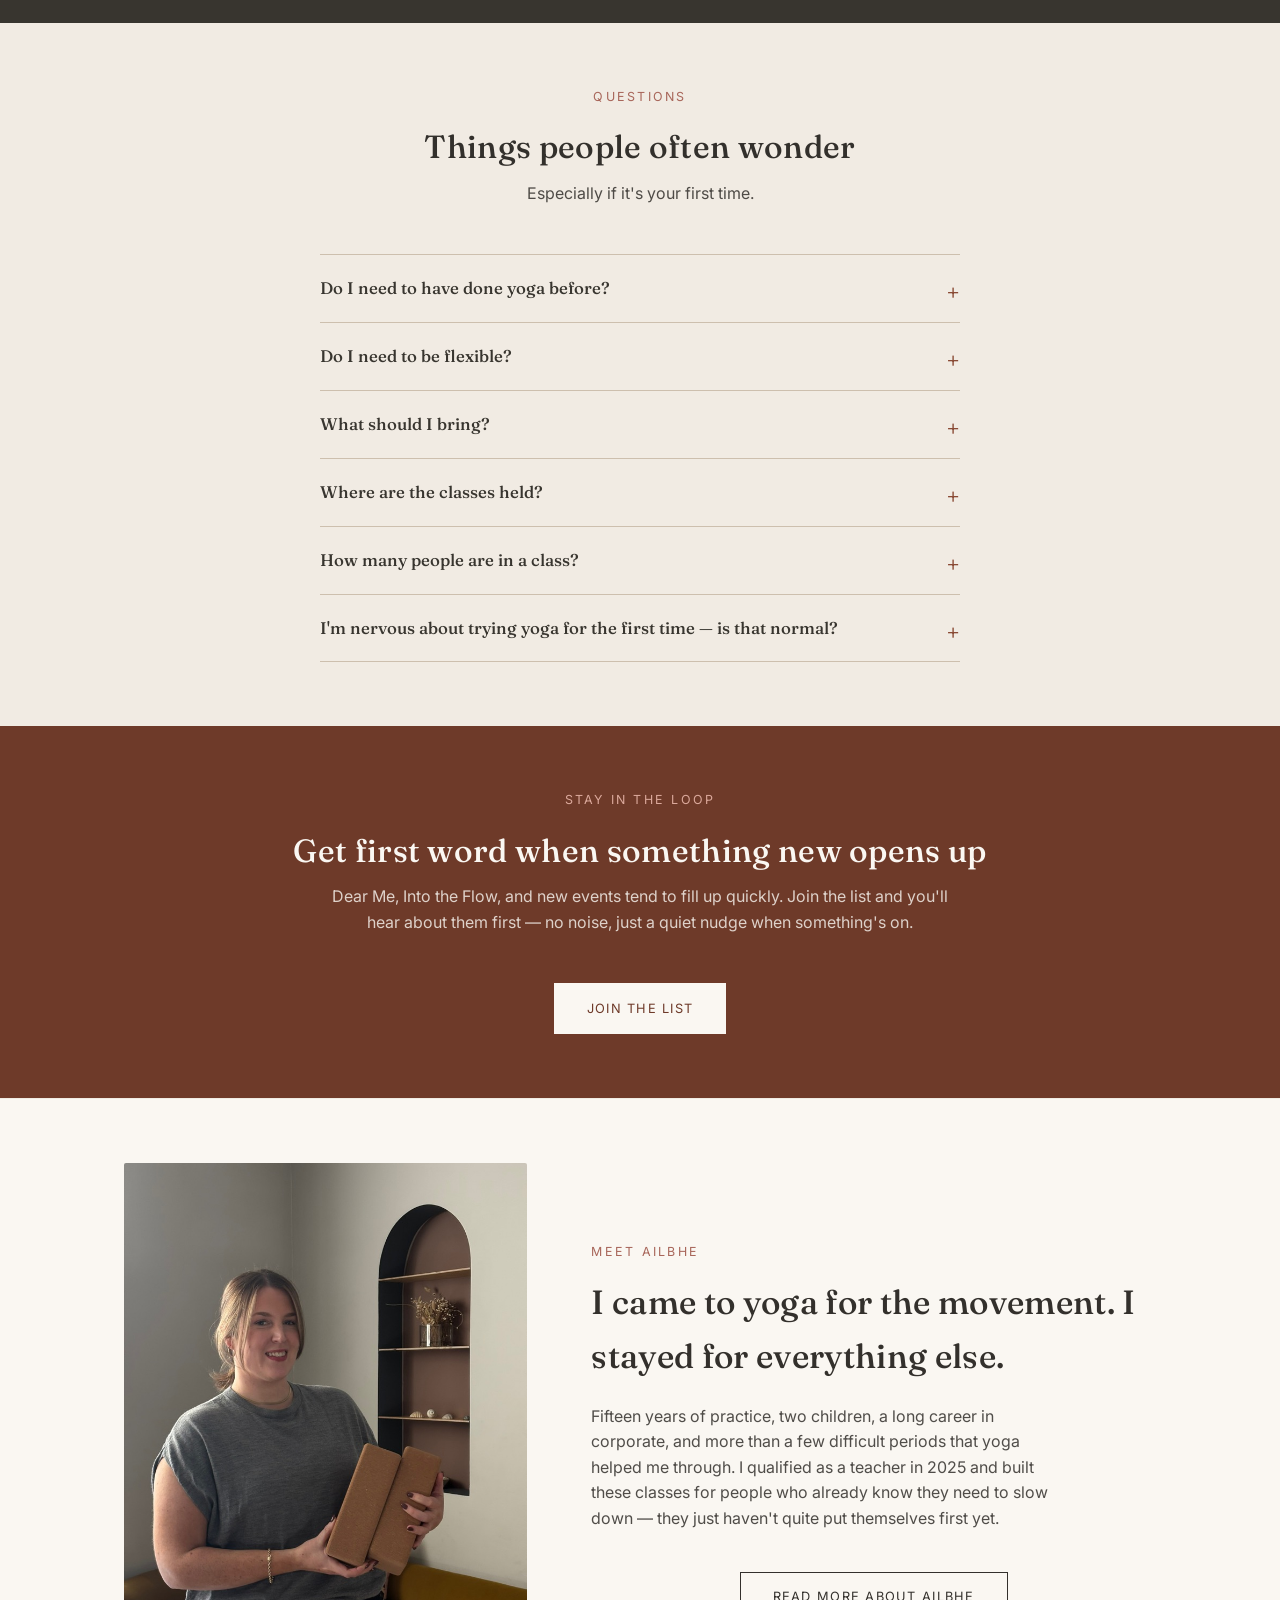
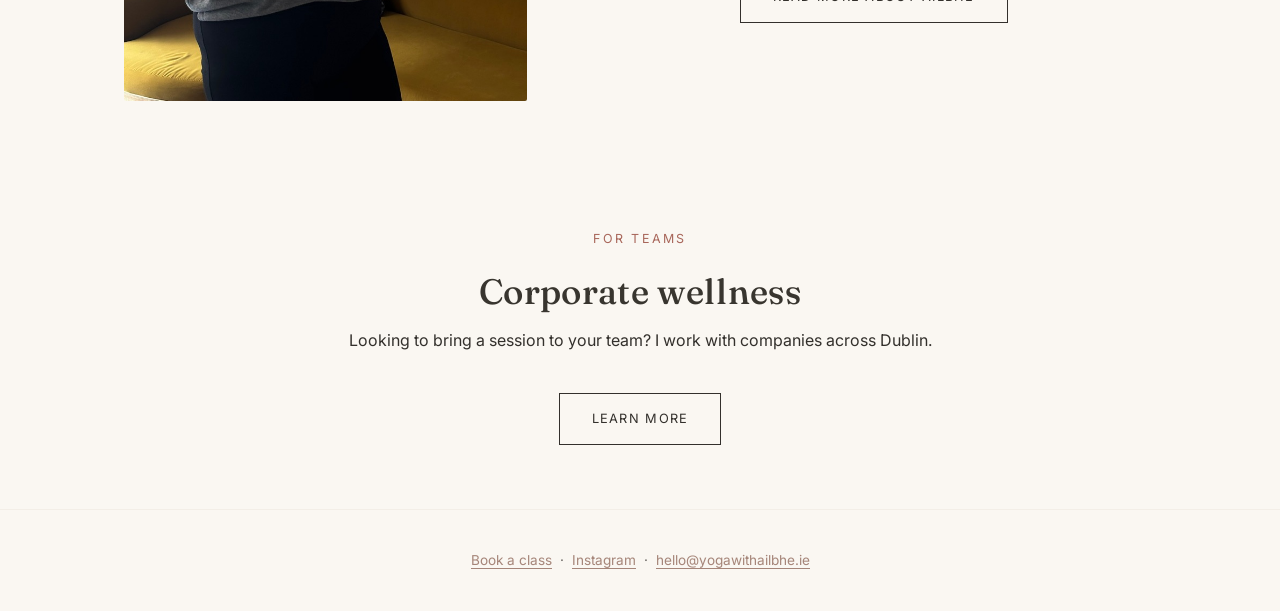
==== commit 474508d0: "Add About page, Meet Ailbhe teaser, reorder homepage sections, update nav" ====
--- a/index.html
+++ b/index.html
@@ -23,6 +23,7 @@
     <div class="wrap">
       <a class="logo" href="/">Yoga with Ailbhe</a>
       <nav>
+        <a href="/about">About</a>
         <a href="/corporate">Corporate</a>
         <a class="nav-cta" href="https://yogawithailbhe.setmore.com" target="_blank" rel="noopener noreferrer">Book a class</a>
       </nav>
@@ -81,7 +82,38 @@
           </article>
         </div>
         <div class="cta-row">
-          <a class="btn btn-secondary" href="https://yogawithailbhe.setmore.com" target="_blank" rel="noopener noreferrer">View class schedule</a>
+          <a class="btn btn-primary" href="https://yogawithailbhe.setmore.com" target="_blank" rel="noopener noreferrer">Class and event schedule</a>
+        </div>
+      </div>
+    </section>
+
+    <section class="testimonials">
+      <div class="wrap">
+        <span class="eyebrow">In their words</span>
+        <h2>What people say</h2>
+        <div class="testimonial-track">
+          <article class="testimonial">
+            <p>"I found the Into the Flow course with Ailbhe really beneficial. I had always told myself that yoga wasn't for me, whenever I'd tried classes in the past I found them quite difficult and off-putting. Ailbhe guided us through everything at exactly the right pace, and her kind and warm approach made her a wonderful person to learn from. I now feel much more confident about joining a class going forward."</p>
+            <cite>— Rachel Owens</cite>
+          </article>
+          <article class="testimonial">
+            <p>"I thoroughly enjoyed the Dear Me 2-hour yoga experience Ailbhe hosted. It felt like such a luxury to fully switch off and immerse myself in relaxation and self-reflection. Every detail was considered — from the small bunches of dried flowers and the beautiful notecards, to delicious chocolates at the end. I floated out feeling completely relaxed and rejuvenated."</p>
+            <cite>— Elaine</cite>
+          </article>
+          <article class="testimonial">
+            <p>"Ailbhe's slow flow yoga class was exactly what my body and mind needed. The atmosphere was incredibly calming right from the start. The pace of the class encouraged me to really listen to my body and be present in the moment. I left feeling completely rejuvenated and centred."</p>
+            <cite>— Andrea</cite>
+          </article>
+          <article class="testimonial">
+            <p>"My first yoga class with Ailbhe was gentle and mindful, and exactly what I needed. Her calm guidance made me feel at ease from the start, and the peaceful atmosphere helped me slow down and breathe. I left feeling relaxed, grounded, and really glad I showed up."</p>
+            <cite>— Nihan Gunay Yilmaz</cite>
+          </article>
+        </div>
+        <div class="testimonial-dots" role="tablist" aria-label="Testimonial pages">
+          <button type="button" class="testimonial-dot is-active" aria-label="Testimonial 1"></button>
+          <button type="button" class="testimonial-dot" aria-label="Testimonial 2"></button>
+          <button type="button" class="testimonial-dot" aria-label="Testimonial 3"></button>
+          <button type="button" class="testimonial-dot" aria-label="Testimonial 4"></button>
         </div>
       </div>
     </section>
@@ -131,33 +163,18 @@
       </div>
     </section>
 
-    <section class="testimonials">
-      <div class="wrap">
-        <span class="eyebrow">In their words</span>
-        <h2>What people say</h2>
-        <div class="testimonial-track">
-          <article class="testimonial">
-            <p>"I found the Into the Flow course with Ailbhe really beneficial. I had always told myself that yoga wasn't for me, whenever I'd tried classes in the past I found them quite difficult and off-putting. Ailbhe guided us through everything at exactly the right pace, and her kind and warm approach made her a wonderful person to learn from. I now feel much more confident about joining a class going forward."</p>
-            <cite>— Rachel Owens</cite>
-          </article>
-          <article class="testimonial">
-            <p>"I thoroughly enjoyed the Dear Me 2-hour yoga experience Ailbhe hosted. It felt like such a luxury to fully switch off and immerse myself in relaxation and self-reflection. Every detail was considered — from the small bunches of dried flowers and the beautiful notecards, to delicious chocolates at the end. I floated out feeling completely relaxed and rejuvenated."</p>
-            <cite>— Elaine</cite>
-          </article>
-          <article class="testimonial">
-            <p>"Ailbhe's slow flow yoga class was exactly what my body and mind needed. The atmosphere was incredibly calming right from the start. The pace of the class encouraged me to really listen to my body and be present in the moment. I left feeling completely rejuvenated and centred."</p>
-            <cite>— Andrea</cite>
-          </article>
-          <article class="testimonial">
-            <p>"My first yoga class with Ailbhe was gentle and mindful, and exactly what I needed. Her calm guidance made me feel at ease from the start, and the peaceful atmosphere helped me slow down and breathe. I left feeling relaxed, grounded, and really glad I showed up."</p>
-            <cite>— Nihan Gunay Yilmaz</cite>
-          </article>
-        </div>
-        <div class="testimonial-dots" role="tablist" aria-label="Testimonial pages">
-          <button type="button" class="testimonial-dot is-active" aria-label="Testimonial 1"></button>
-          <button type="button" class="testimonial-dot" aria-label="Testimonial 2"></button>
-          <button type="button" class="testimonial-dot" aria-label="Testimonial 3"></button>
-          <button type="button" class="testimonial-dot" aria-label="Testimonial 4"></button>
+    <section class="about-teaser">
+      <div class="wrap about-teaser-grid">
+        <div class="about-teaser-media">
+          <img src="assets/images/about-ailbhe.jpg" alt="Ailbhe smiling, holding two yoga blocks, in the studio space." width="900" height="1200" loading="lazy">
+        </div>
+        <div class="about-teaser-copy">
+          <span class="eyebrow">Meet Ailbhe</span>
+          <h2>I came to yoga for the movement. I stayed for everything else.</h2>
+          <p>Fifteen years of practice, two children, a long career in corporate, and more than a few difficult periods that yoga helped me through. I qualified as a teacher in 2025 and built these classes for people who already know they need to slow down — they just haven't quite put themselves first yet.</p>
+          <div class="cta-row cta-row-left">
+            <a class="btn btn-secondary" href="/about">Read more about Ailbhe</a>
+          </div>
         </div>
       </div>
     </section>
--- a/css/styles.css
+++ b/css/styles.css
@@ -457,6 +457,82 @@
   opacity: 0.7;
 }
 
+/* About page body */
+
+.about-body {
+  max-width: 640px;
+  margin: 0 auto;
+}
+
+.about-body p {
+  margin-bottom: 1.5rem;
+  opacity: 0.88;
+  line-height: 1.75;
+}
+
+.about-body .quote {
+  margin: 2.5rem 0;
+}
+
+/* About teaser (homepage) */
+
+.about-teaser {
+  border-top: 1px solid var(--neutral-light);
+}
+
+.about-teaser-grid {
+  display: grid;
+  grid-template-columns: 1fr 1.4fr;
+  align-items: center;
+  gap: 4rem;
+}
+
+.about-teaser-media img {
+  width: 100%;
+  height: auto;
+  aspect-ratio: 3 / 4;
+  object-fit: cover;
+  border-radius: 2px;
+}
+
+.about-teaser-copy .eyebrow {
+  text-align: left;
+}
+
+.about-teaser-copy h2 {
+  text-align: left;
+  font-size: clamp(1.6rem, 3vw, 2.1rem);
+  margin-bottom: 1.25rem;
+}
+
+.about-teaser-copy p {
+  opacity: 0.85;
+  max-width: 48ch;
+  margin-bottom: 0;
+}
+
+@media (max-width: 700px) {
+  .about-teaser-grid {
+    grid-template-columns: 1fr;
+    gap: 2rem;
+    text-align: center;
+  }
+
+  .about-teaser-copy .eyebrow,
+  .about-teaser-copy h2 {
+    text-align: center;
+  }
+
+  .about-teaser-copy p {
+    margin: 0 auto;
+  }
+
+  .about-teaser-media {
+    max-width: 320px;
+    margin: 0 auto;
+  }
+}
+
 /* FAQ */
 
 .faq {
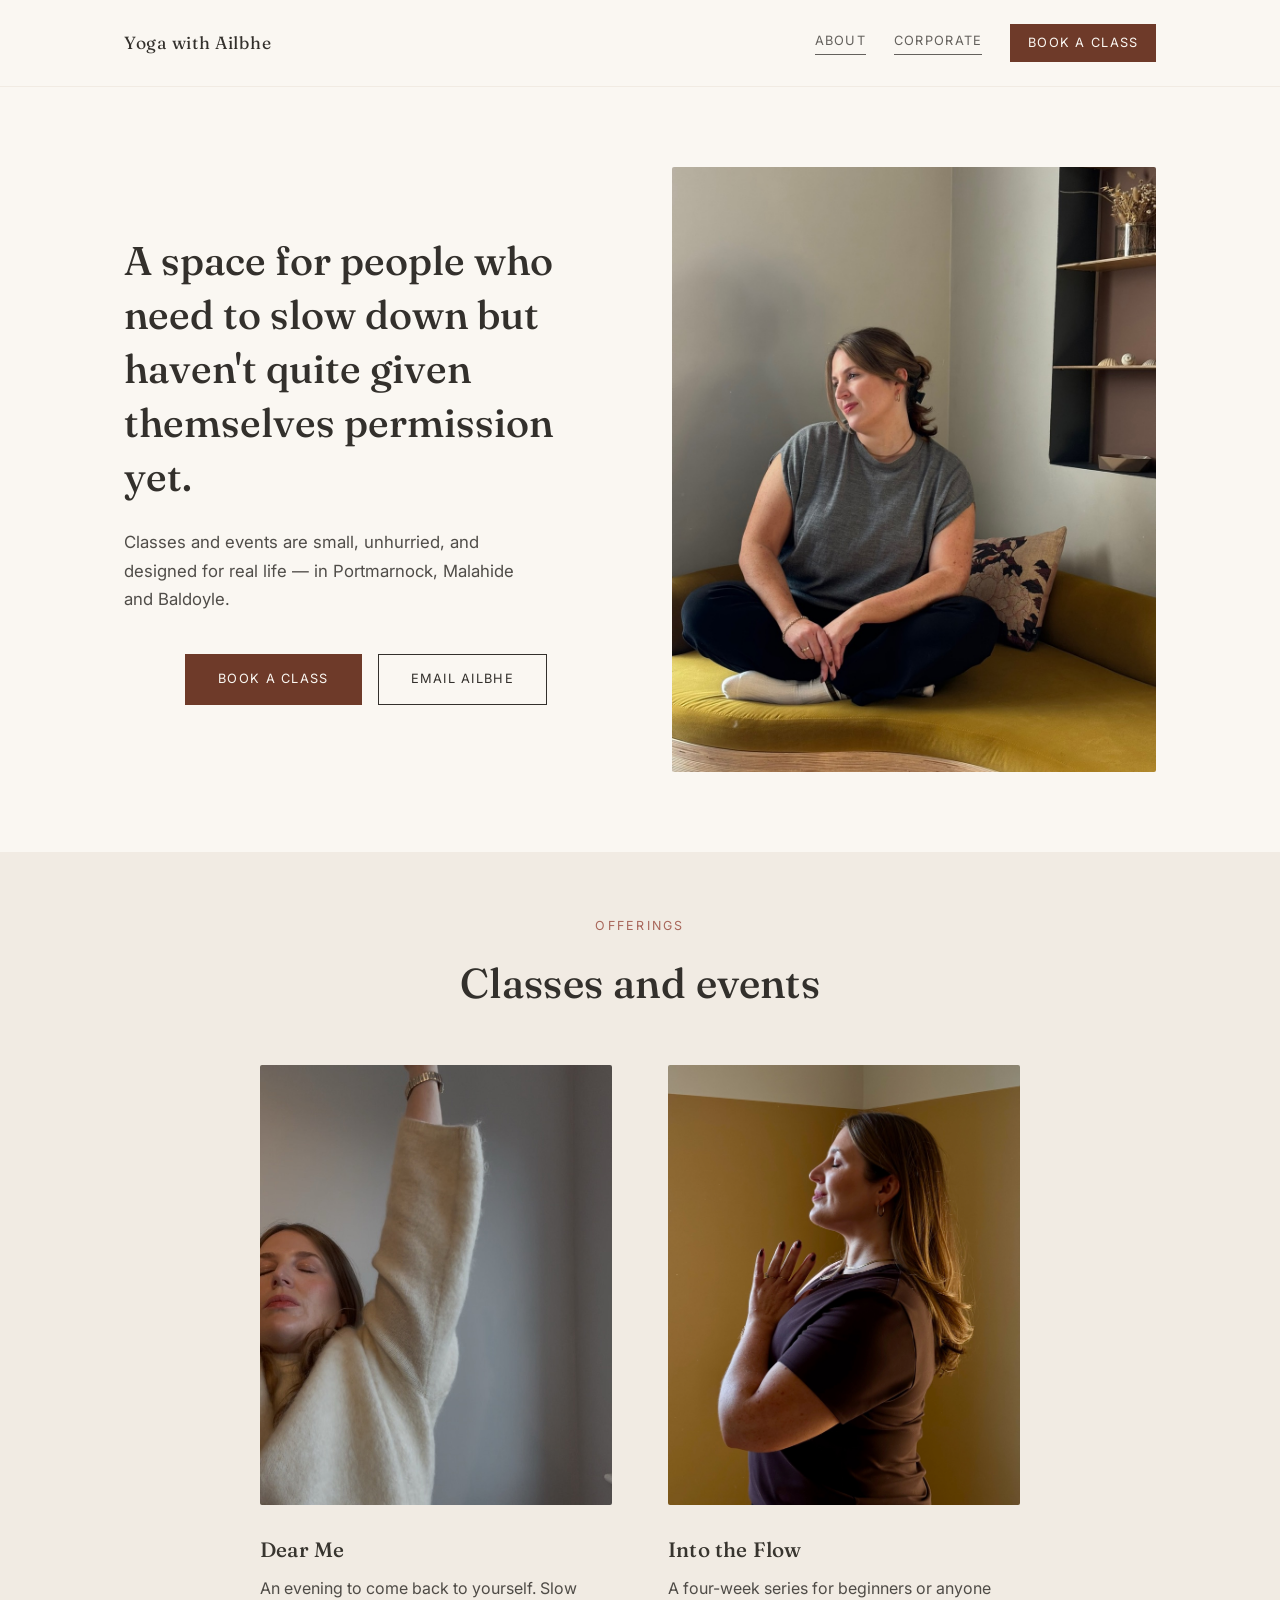
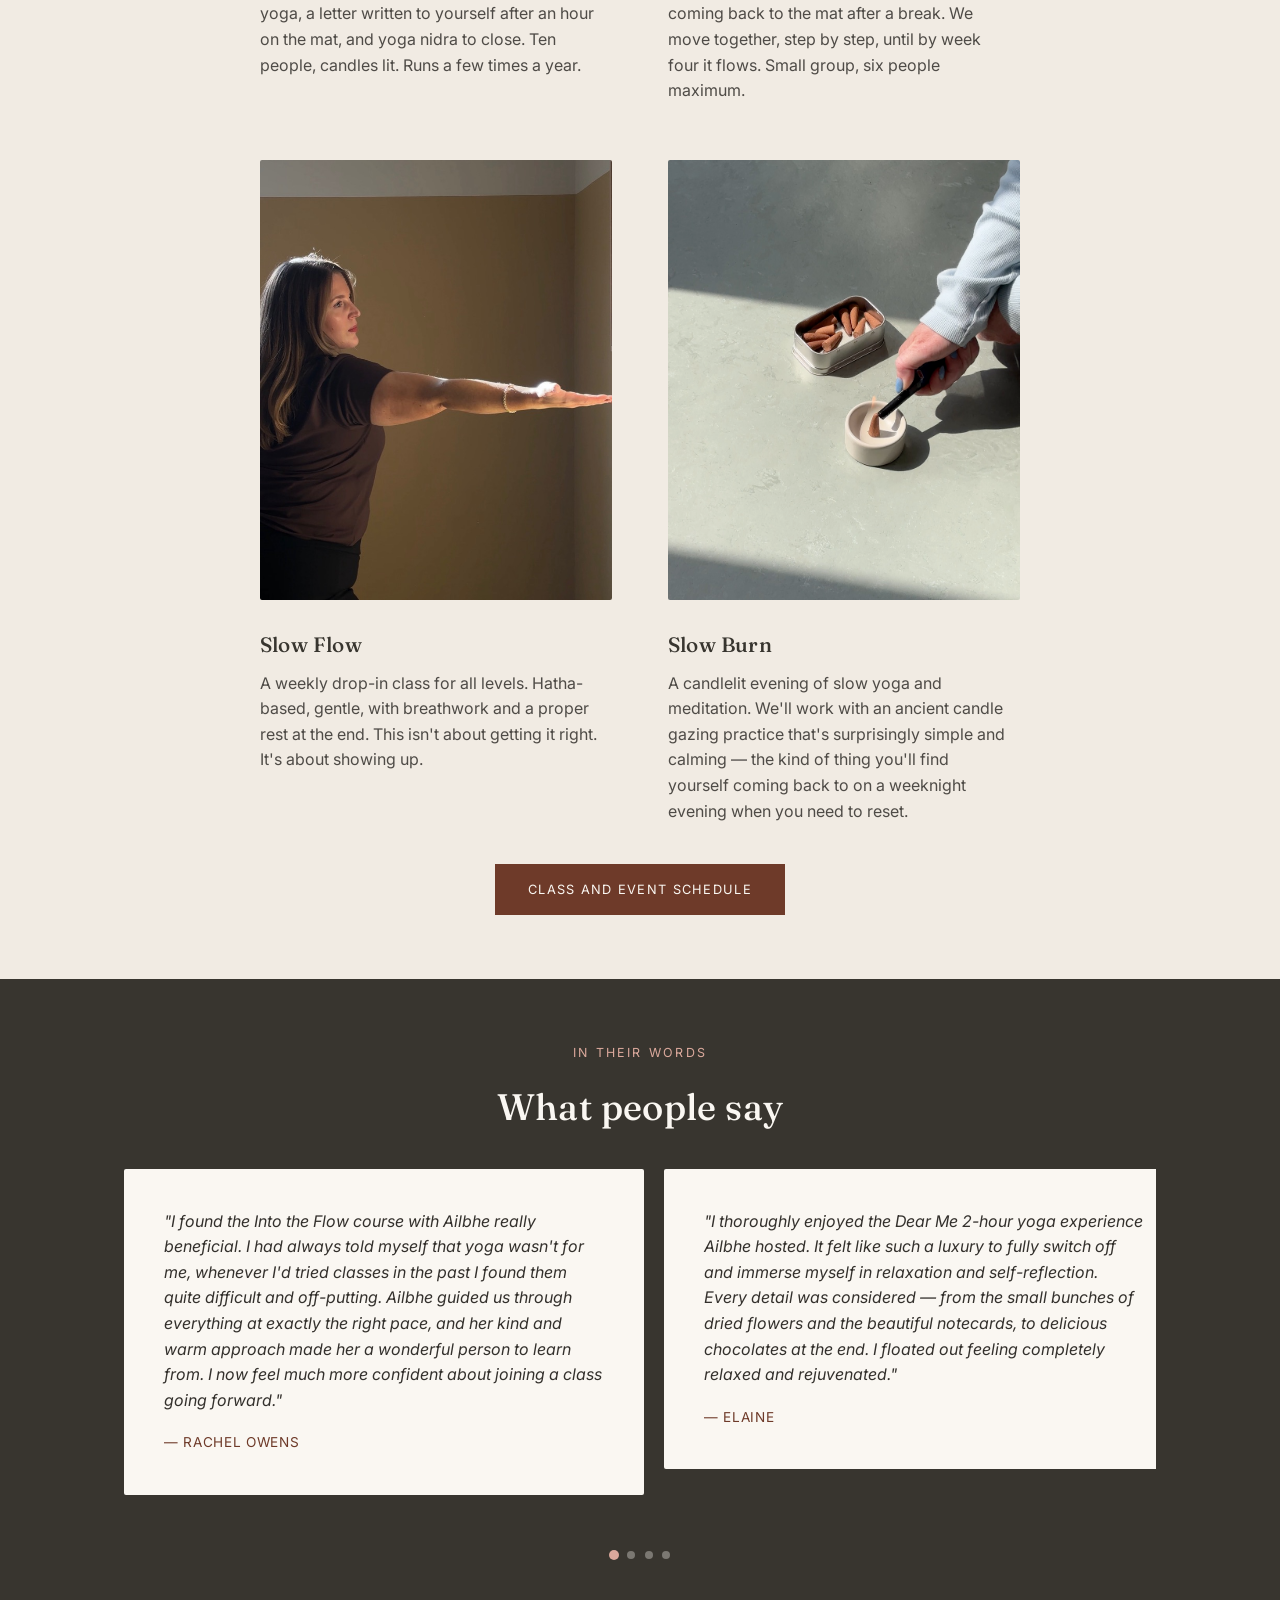
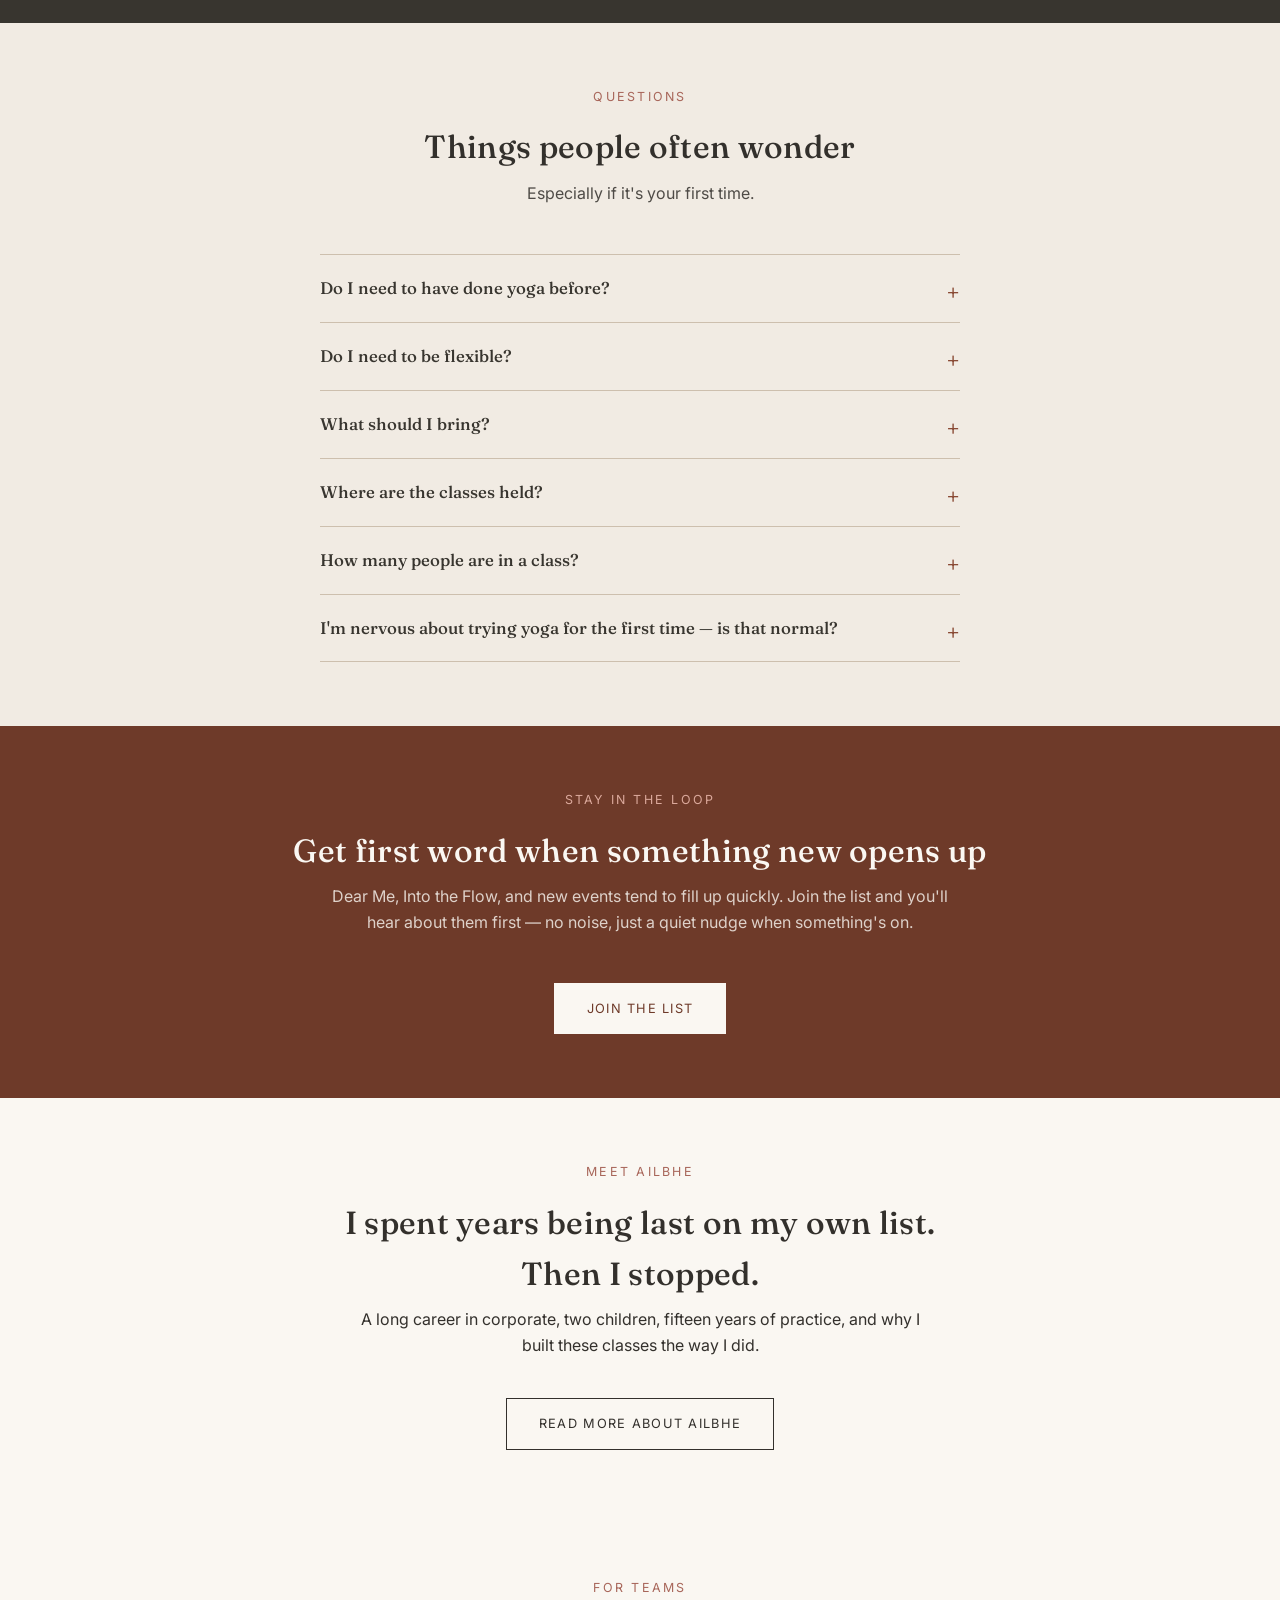
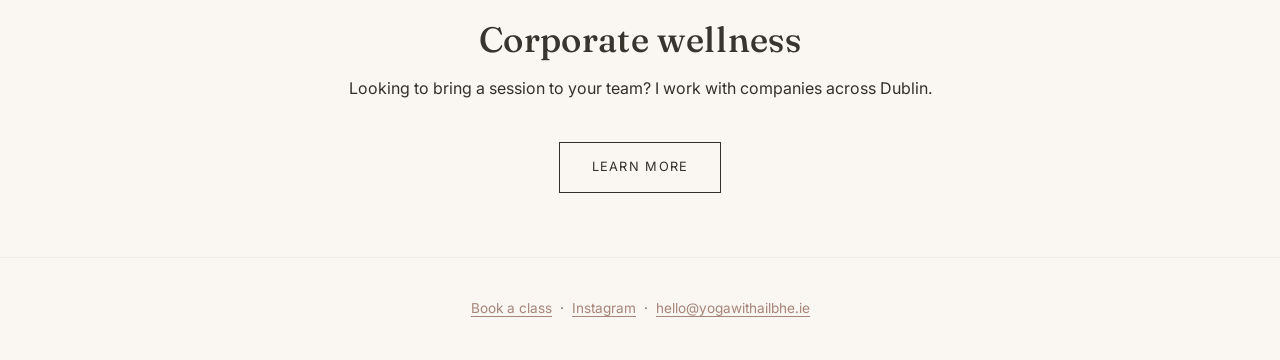
==== commit 697df833: "Simplify Meet Ailbhe teaser to text-only, remove unused CSS" ====
--- a/index.html
+++ b/index.html
@@ -163,18 +163,13 @@
       </div>
     </section>
 
-    <section class="about-teaser">
-      <div class="wrap about-teaser-grid">
-        <div class="about-teaser-media">
-          <img src="assets/images/about-ailbhe.jpg" alt="Ailbhe smiling, holding two yoga blocks, in the studio space." width="900" height="1200" loading="lazy">
-        </div>
-        <div class="about-teaser-copy">
-          <span class="eyebrow">Meet Ailbhe</span>
-          <h2>I came to yoga for the movement. I stayed for everything else.</h2>
-          <p>Fifteen years of practice, two children, a long career in corporate, and more than a few difficult periods that yoga helped me through. I qualified as a teacher in 2025 and built these classes for people who already know they need to slow down — they just haven't quite put themselves first yet.</p>
-          <div class="cta-row cta-row-left">
-            <a class="btn btn-secondary" href="/about">Read more about Ailbhe</a>
-          </div>
+    <section class="about-link">
+      <div class="wrap corporate-body corporate-teaser">
+        <span class="eyebrow">Meet Ailbhe</span>
+        <h2>I spent years being last on my own list. Then I stopped.</h2>
+        <p>A long career in corporate, two children, fifteen years of practice, and why I built these classes the way I did.</p>
+        <div class="cta-row">
+          <a class="btn btn-secondary" href="/about">Read more about Ailbhe</a>
         </div>
       </div>
     </section>
--- a/css/styles.css
+++ b/css/styles.css
@@ -474,65 +474,6 @@
   margin: 2.5rem 0;
 }
 
-/* About teaser (homepage) */
-
-.about-teaser {
-  border-top: 1px solid var(--neutral-light);
-}
-
-.about-teaser-grid {
-  display: grid;
-  grid-template-columns: 1fr 1.4fr;
-  align-items: center;
-  gap: 4rem;
-}
-
-.about-teaser-media img {
-  width: 100%;
-  height: auto;
-  aspect-ratio: 3 / 4;
-  object-fit: cover;
-  border-radius: 2px;
-}
-
-.about-teaser-copy .eyebrow {
-  text-align: left;
-}
-
-.about-teaser-copy h2 {
-  text-align: left;
-  font-size: clamp(1.6rem, 3vw, 2.1rem);
-  margin-bottom: 1.25rem;
-}
-
-.about-teaser-copy p {
-  opacity: 0.85;
-  max-width: 48ch;
-  margin-bottom: 0;
-}
-
-@media (max-width: 700px) {
-  .about-teaser-grid {
-    grid-template-columns: 1fr;
-    gap: 2rem;
-    text-align: center;
-  }
-
-  .about-teaser-copy .eyebrow,
-  .about-teaser-copy h2 {
-    text-align: center;
-  }
-
-  .about-teaser-copy p {
-    margin: 0 auto;
-  }
-
-  .about-teaser-media {
-    max-width: 320px;
-    margin: 0 auto;
-  }
-}
-
 /* FAQ */
 
 .faq {
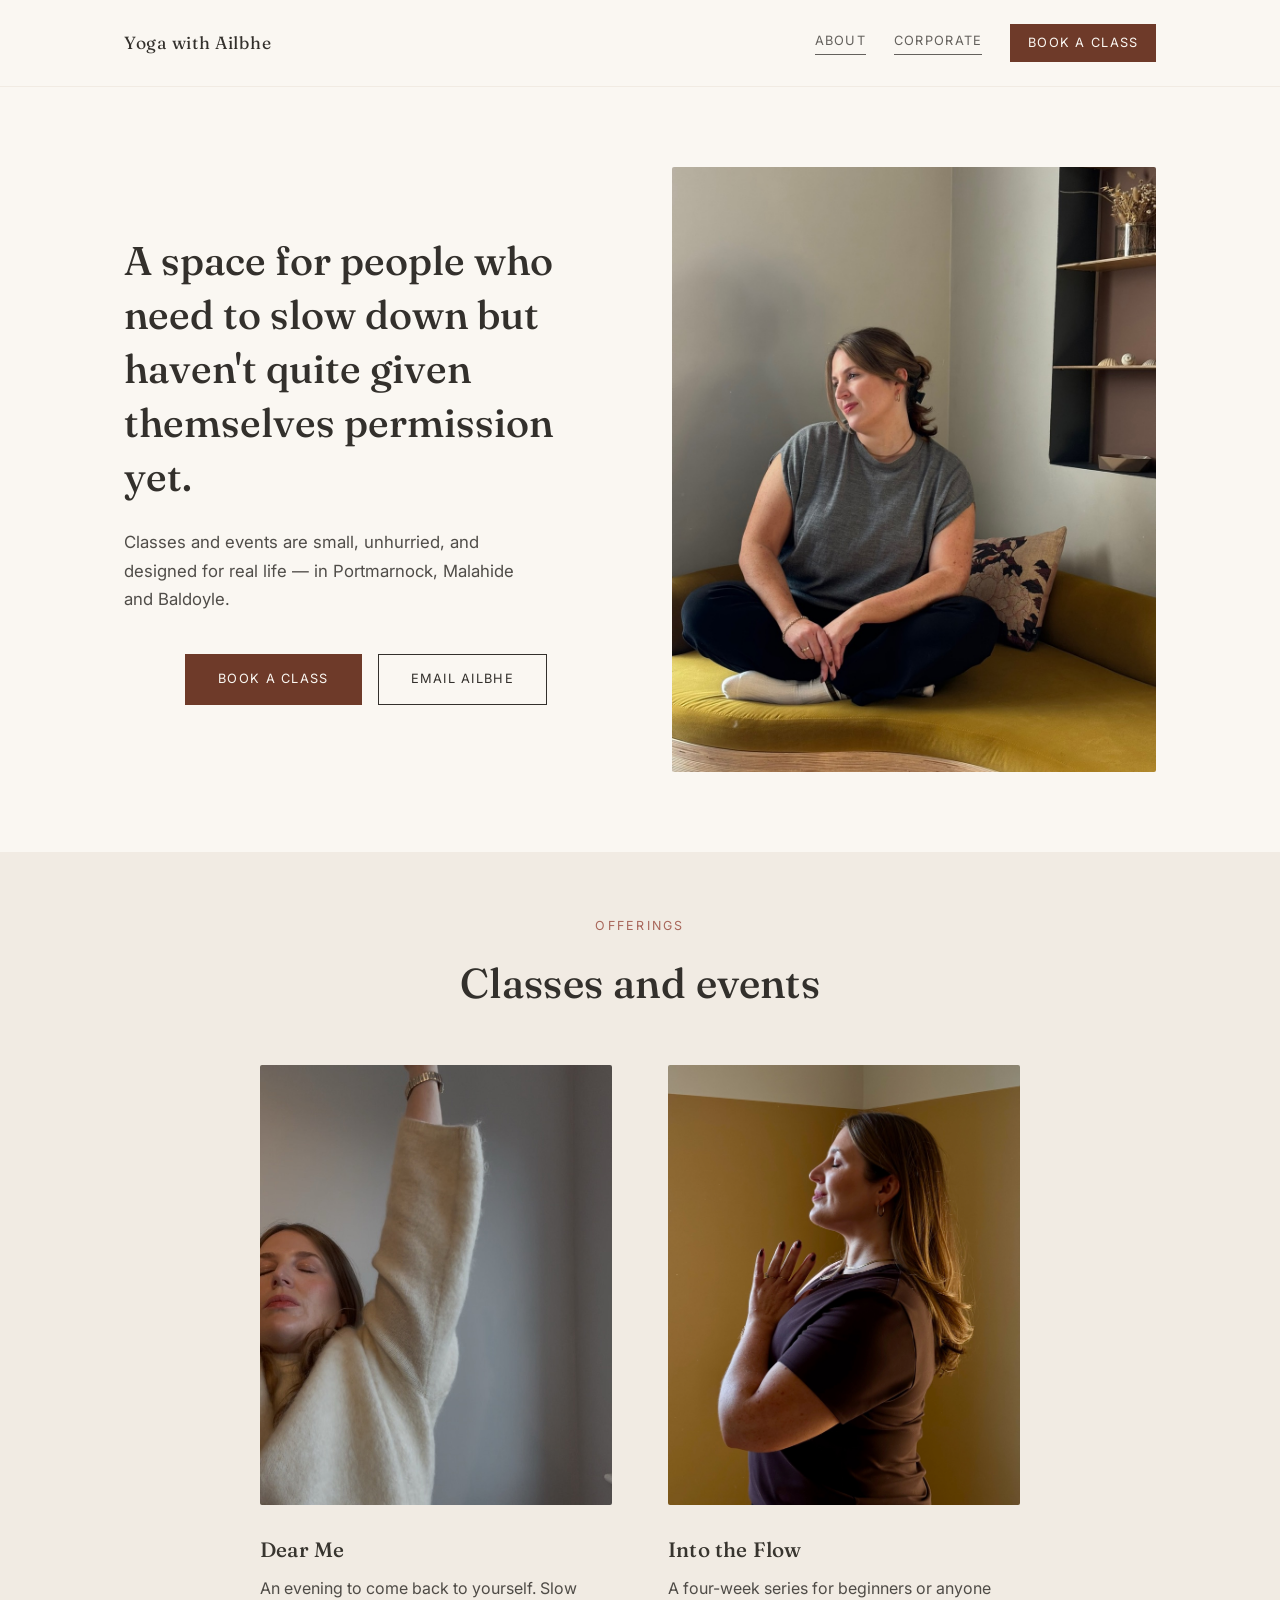
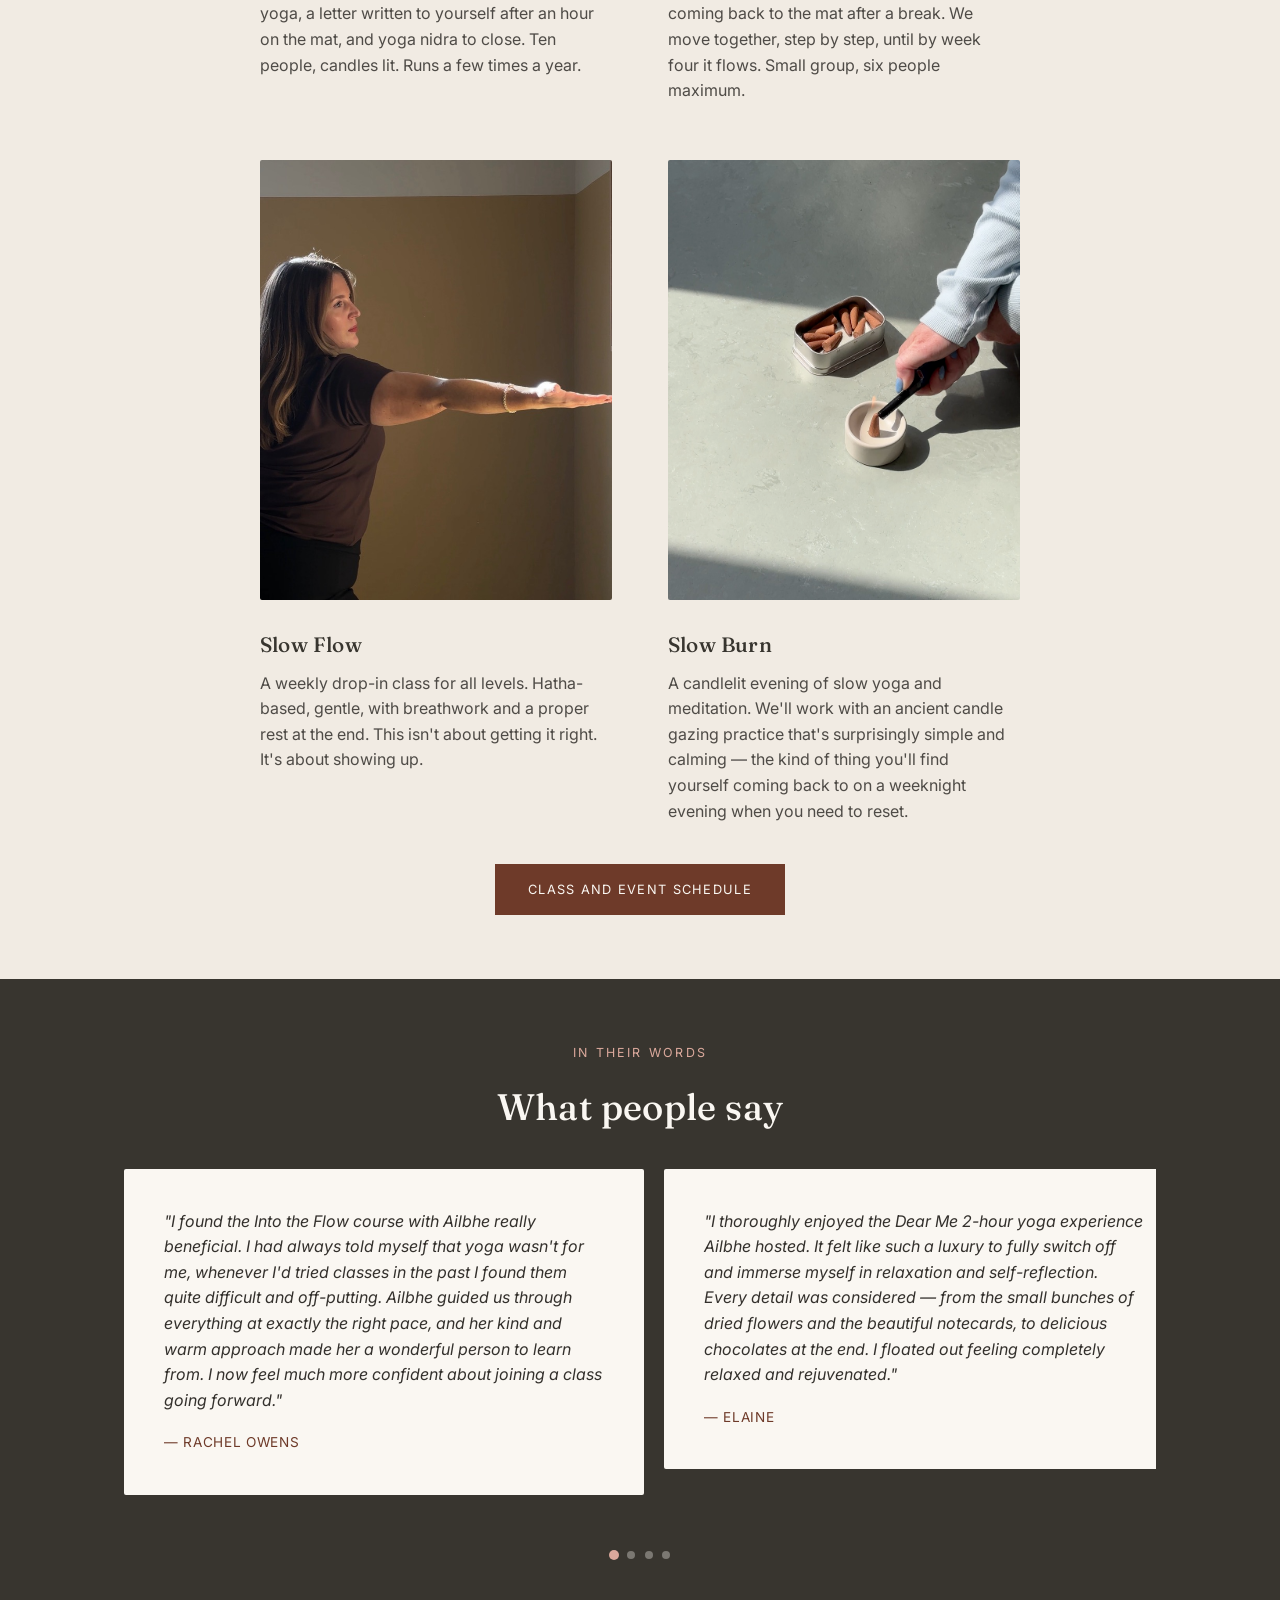
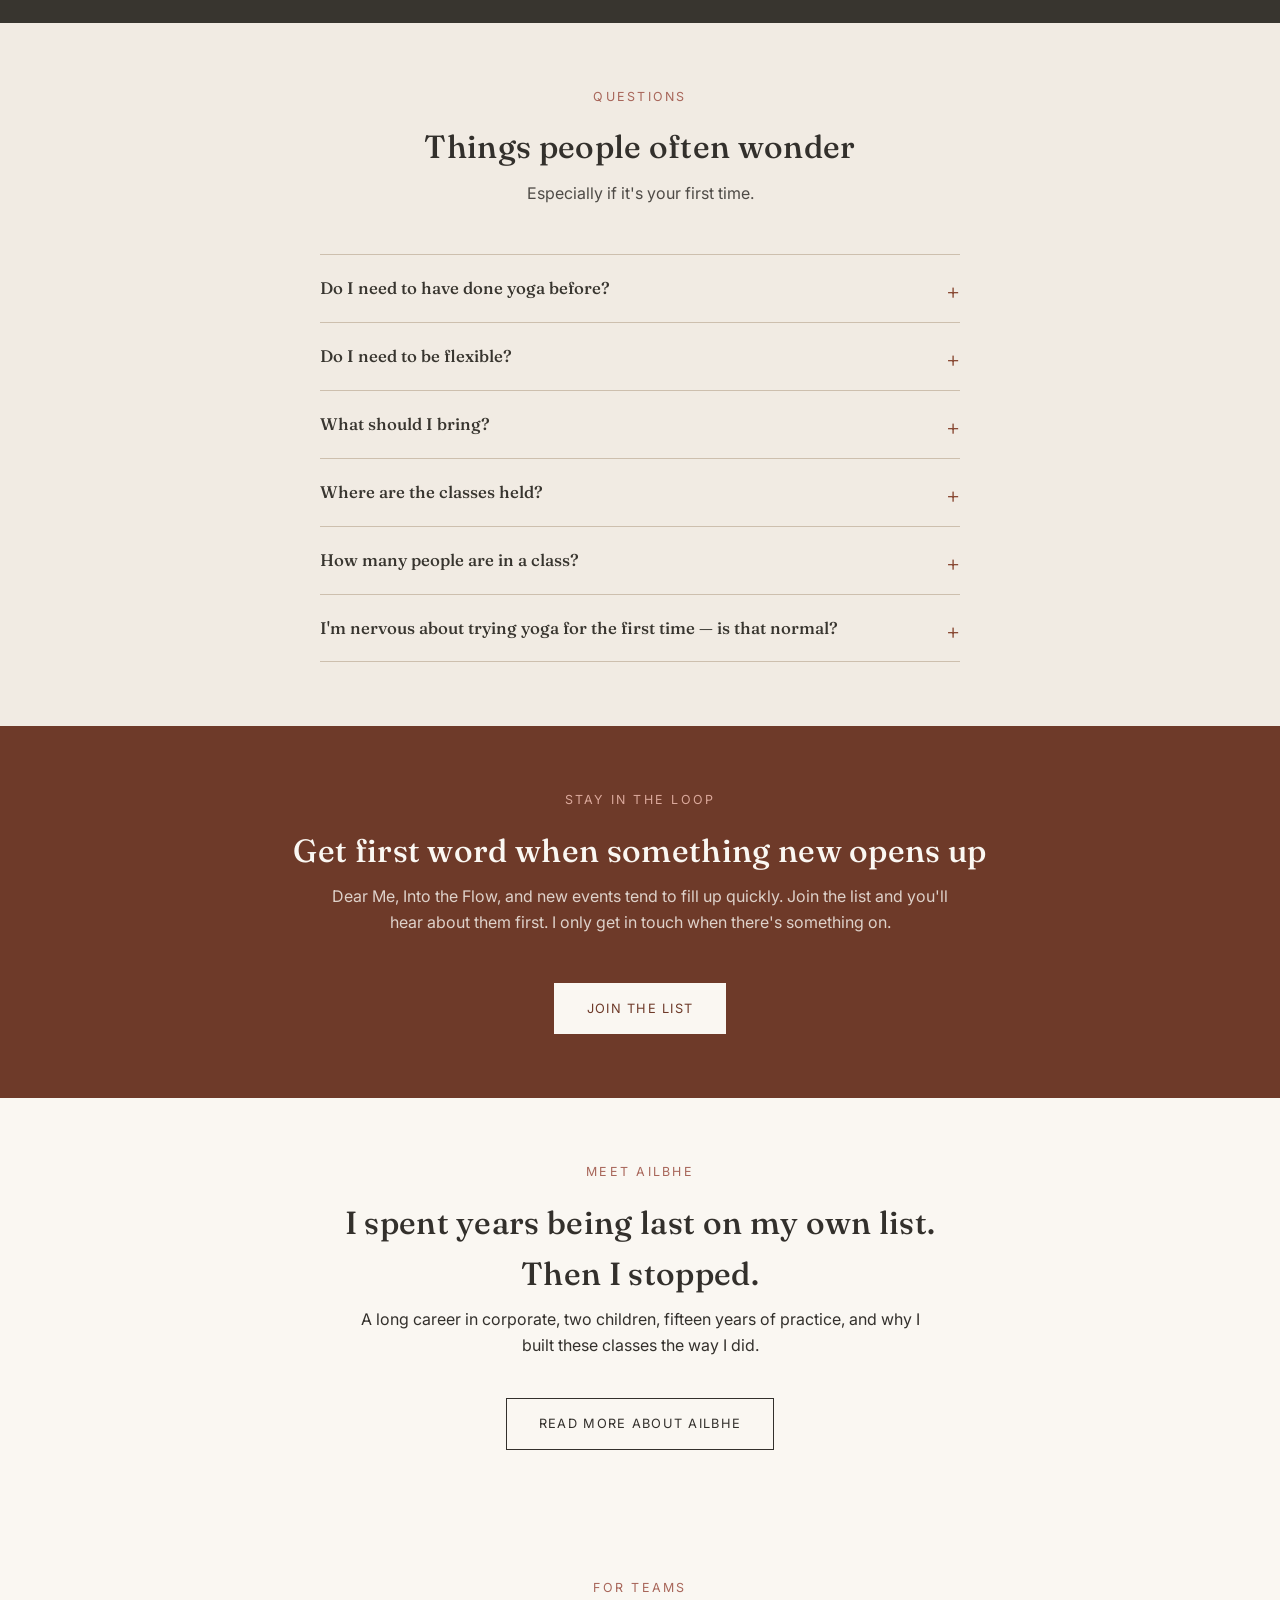
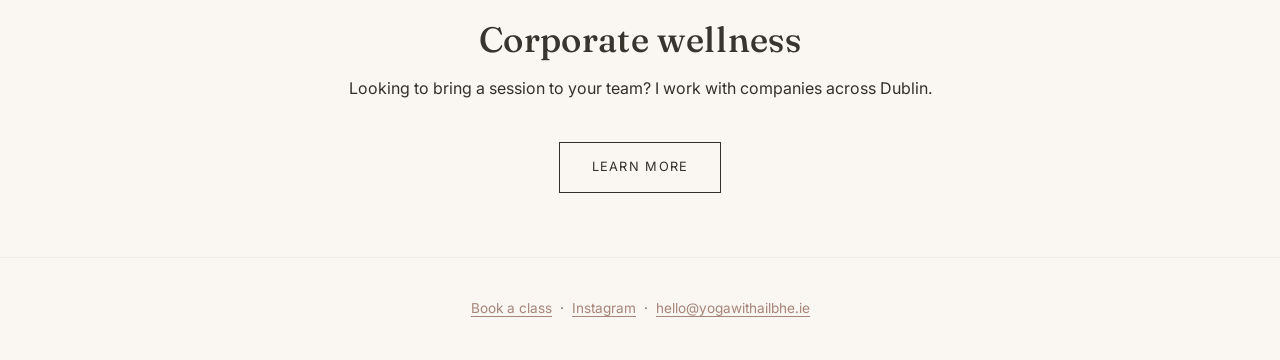
==== commit bf395569: "Fix newsletter copy, add About link to corporate page" ====
--- a/index.html
+++ b/index.html
@@ -156,7 +156,7 @@
       <div class="wrap">
         <span class="eyebrow">Stay in the loop</span>
         <h2>Get first word when something new opens up</h2>
-        <p class="section-intro">Dear Me, Into the Flow, and new events tend to fill up quickly. Join the list and you'll hear about them first — no noise, just a quiet nudge when something's on.</p>
+        <p class="section-intro">Dear Me, Into the Flow, and new events tend to fill up quickly. Join the list and you'll hear about them first. I only get in touch when there's something on.</p>
         <div class="cta-row">
           <a class="btn btn-primary" href="https://preview.mailerlite.io/forms/2218178/183117187450406770/share" target="_blank" rel="noopener noreferrer">Join the list</a>
         </div>
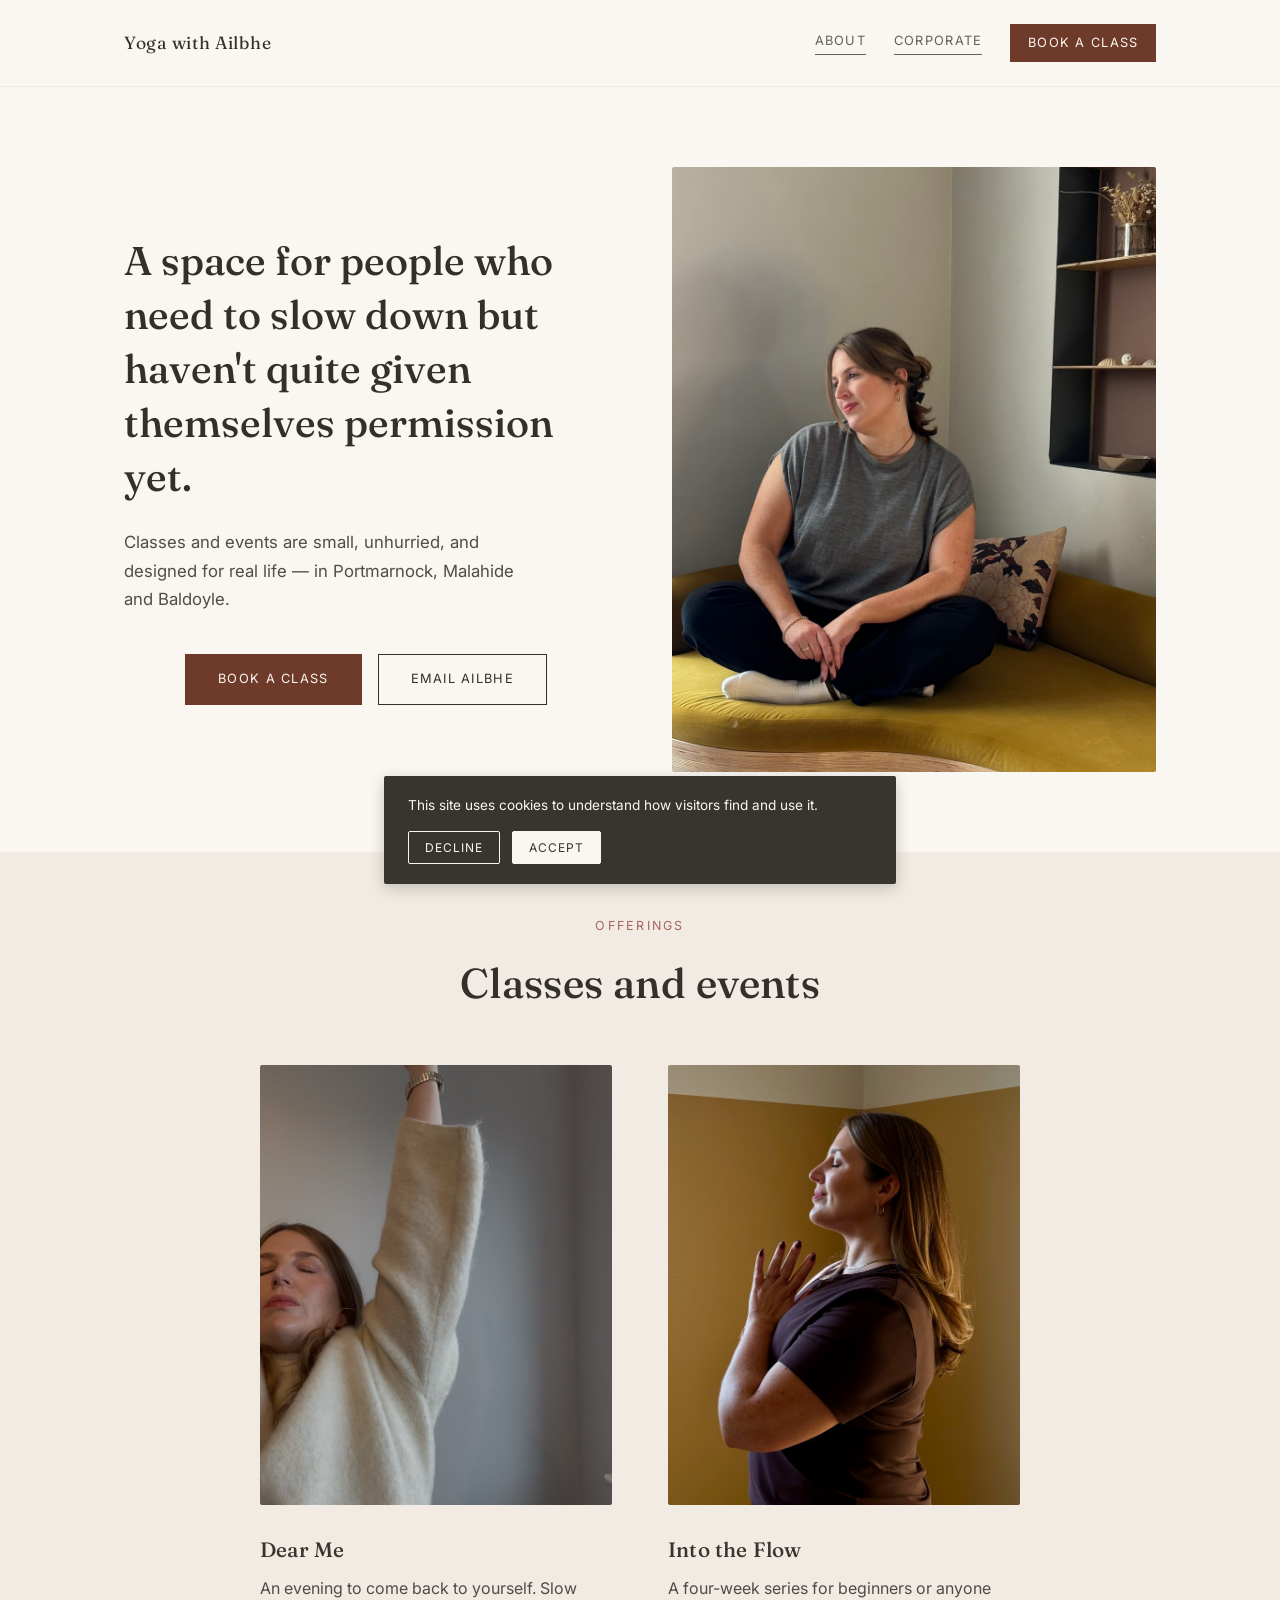
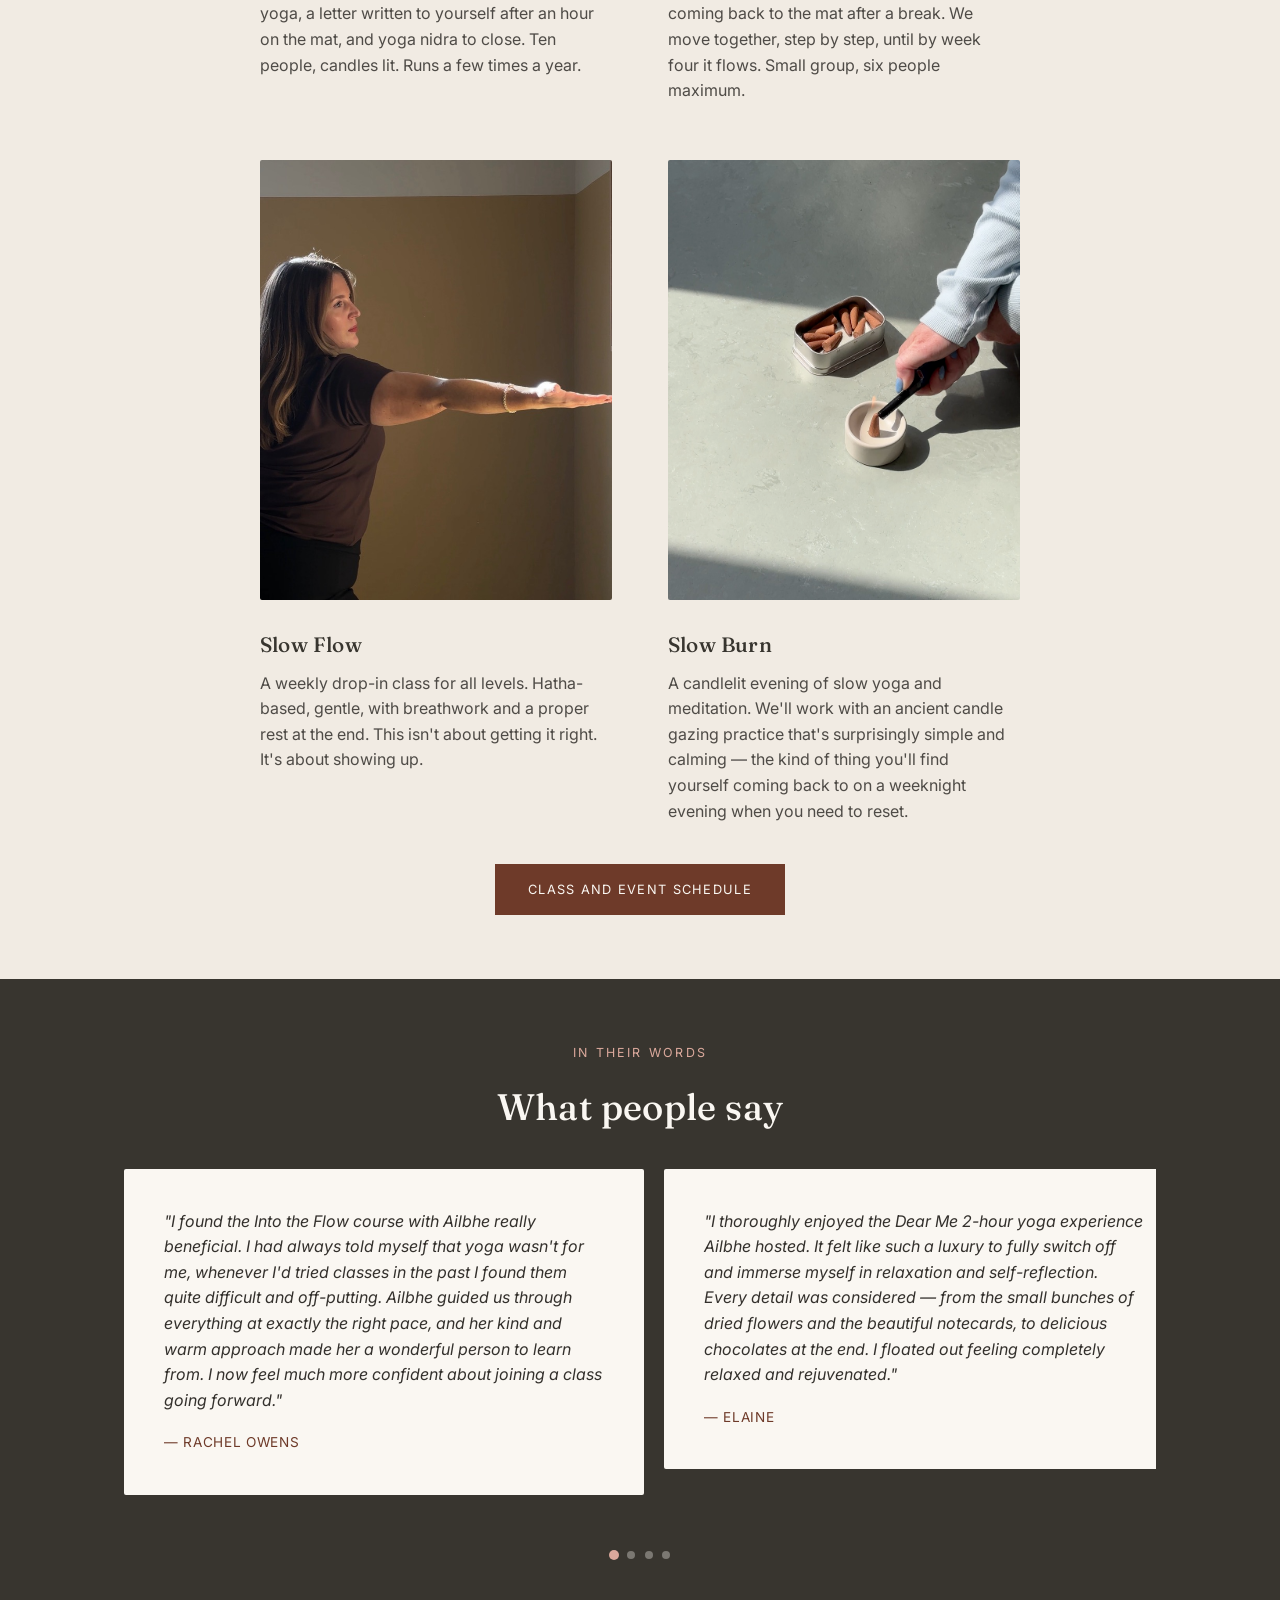
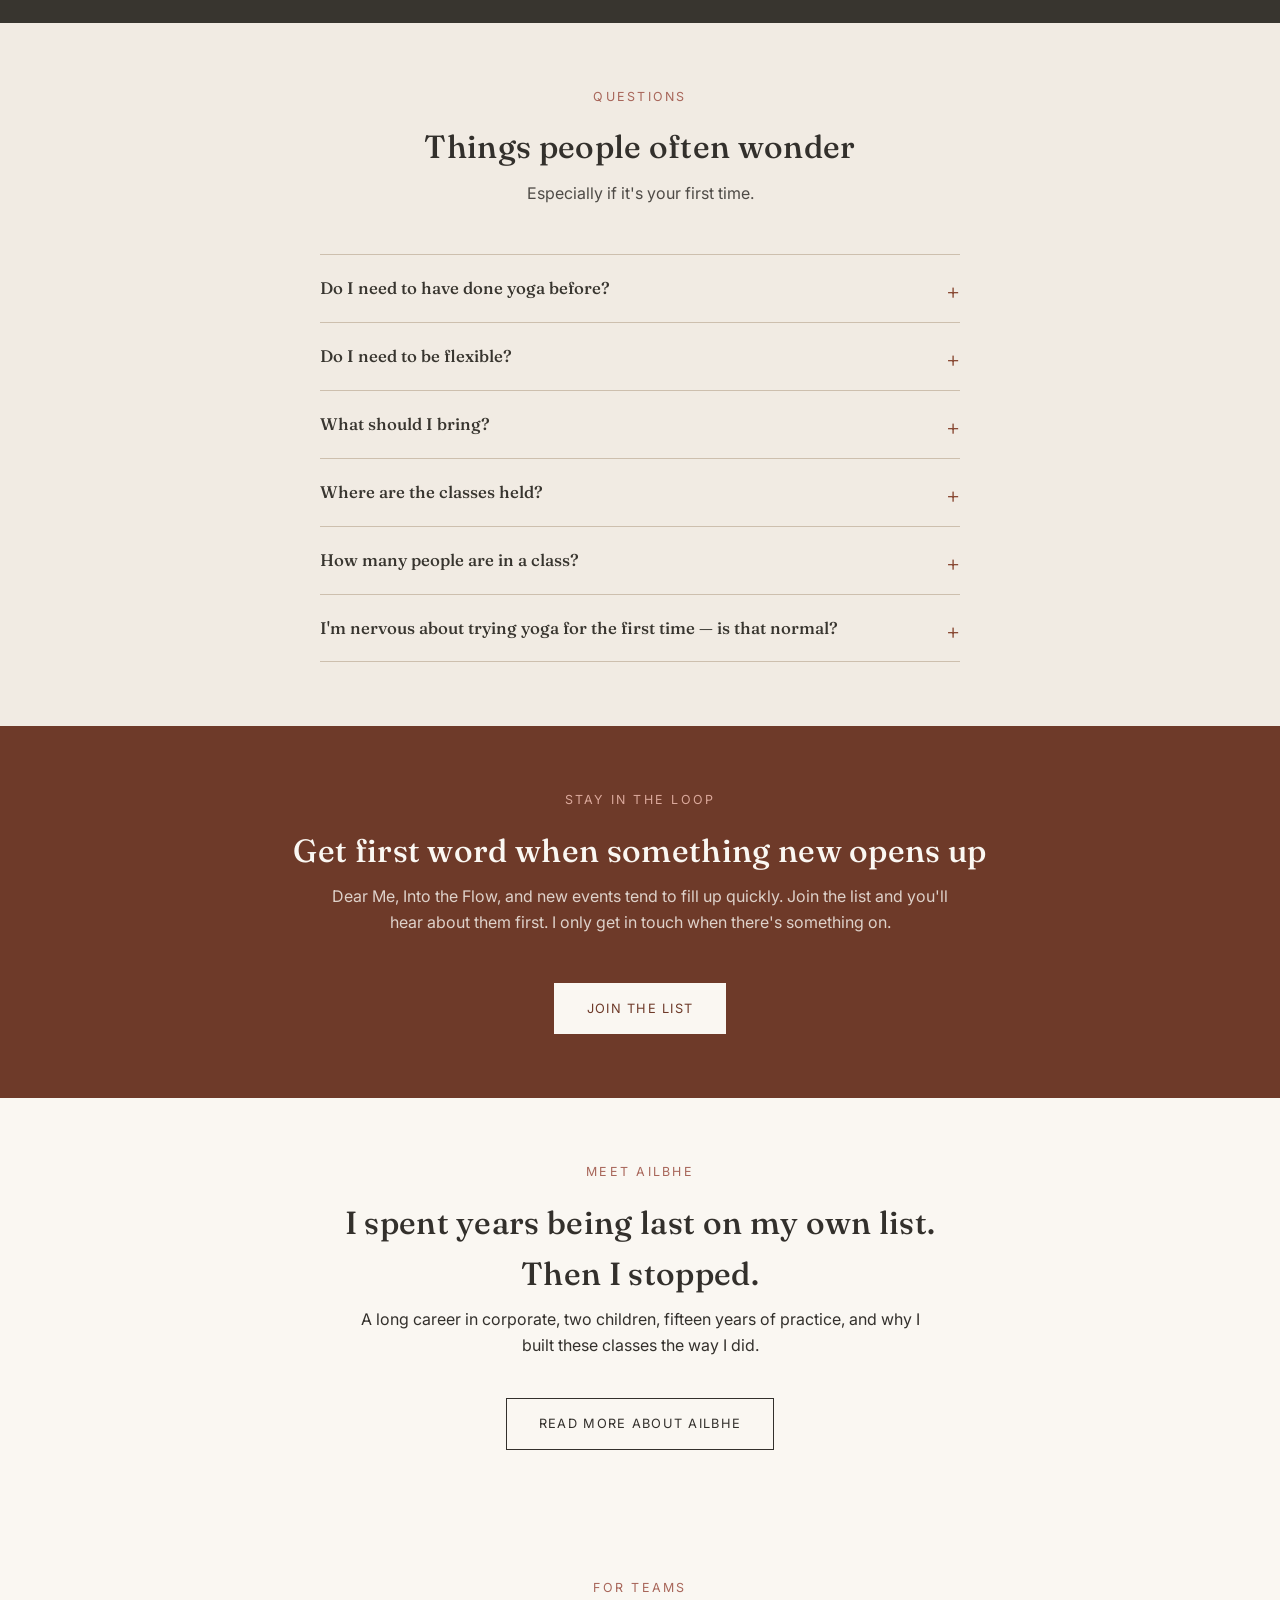
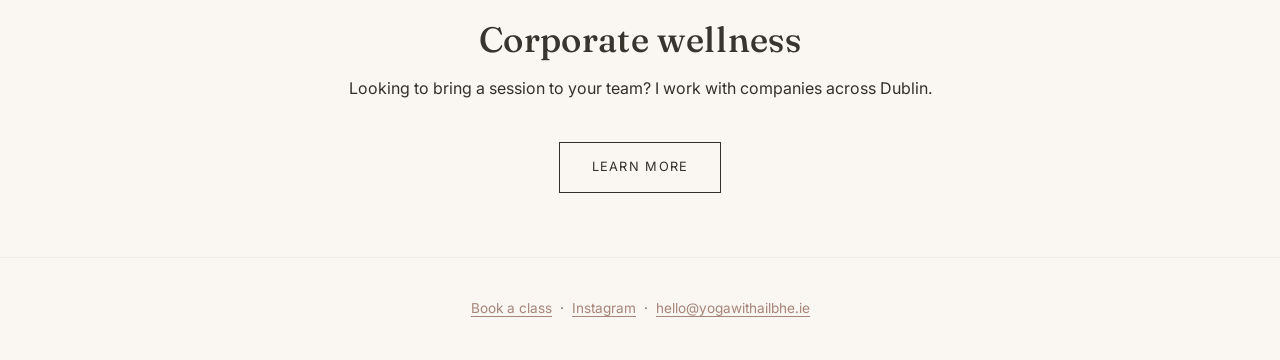
==== commit d7df5d98: "Add Google Analytics with cookie consent banner Co-Authored-By: Claude Sonnet 5 <noreply@anthropic.c" ====
--- a/index.html
+++ b/index.html
@@ -134,7 +134,7 @@
           </details>
           <details class="faq-item">
             <summary>What should I bring?<span class="faq-icon" aria-hidden="true">+</span></summary>
-            <p>Comfortable clothes you can move in. A yoga mat if you have one, but don't worry if you don't — just get in touch ahead of time and I'll sort you out.</p>
+            <p>Comfortable clothes you can move in. A yoga mat if you have one, but don't worry if you don't. I provide mats, so you can just show up.</p>
           </details>
           <details class="faq-item">
             <summary>Where are the classes held?<span class="faq-icon" aria-hidden="true">+</span></summary>
@@ -158,7 +158,7 @@
         <h2>Get first word when something new opens up</h2>
         <p class="section-intro">Dear Me, Into the Flow, and new events tend to fill up quickly. Join the list and you'll hear about them first. I only get in touch when there's something on.</p>
         <div class="cta-row">
-          <a class="btn btn-primary" href="https://preview.mailerlite.io/forms/2218178/183117187450406770/share" target="_blank" rel="noopener noreferrer">Join the list</a>
+          <a class="btn btn-primary" href="https://preview.mailerlite.io/forms/2218178/191800199987856941/share" target="_blank" rel="noopener noreferrer">Join the list</a>
         </div>
       </div>
     </section>
@@ -198,6 +198,14 @@
     </div>
   </footer>
 
+  <div id="cookie-banner" class="cookie-banner" hidden>
+    <p>This site uses cookies to understand how visitors find and use it.</p>
+    <div class="cookie-banner-actions">
+      <button id="cookie-decline" type="button" class="cookie-btn cookie-btn-secondary">Decline</button>
+      <button id="cookie-accept" type="button" class="cookie-btn cookie-btn-primary">Accept</button>
+    </div>
+  </div>
+
   <script src="js/main.js"></script>
 </body>
 </html>
--- a/css/styles.css
+++ b/css/styles.css
@@ -664,3 +664,63 @@
     margin: 0 auto;
   }
 }
+
+/* Cookie banner */
+
+.cookie-banner {
+  position: fixed;
+  left: 1rem;
+  right: 1rem;
+  bottom: 1rem;
+  max-width: 32rem;
+  margin: 0 auto;
+  background-color: var(--anthracite);
+  color: var(--paper);
+  padding: 1.25rem 1.5rem;
+  border-radius: 2px;
+  display: flex;
+  flex-wrap: wrap;
+  align-items: center;
+  gap: 1rem 1.5rem;
+  font-family: 'Inter', -apple-system, BlinkMacSystemFont, 'Segoe UI', sans-serif;
+  box-shadow: 0 4px 16px rgba(0, 0, 0, 0.2);
+  z-index: 100;
+}
+
+.cookie-banner p {
+  flex: 1 1 16rem;
+  font-size: 0.85rem;
+  line-height: 1.4;
+  opacity: 1;
+}
+
+.cookie-banner-actions {
+  display: flex;
+  gap: 0.75rem;
+}
+
+.cookie-btn {
+  font-family: inherit;
+  font-size: 0.75rem;
+  letter-spacing: 0.08em;
+  text-transform: uppercase;
+  padding: 0.5rem 1rem;
+  border-radius: 2px;
+  border: 1px solid var(--paper);
+  cursor: pointer;
+  transition: opacity 0.2s ease;
+}
+
+.cookie-btn-primary {
+  background-color: var(--paper);
+  color: var(--anthracite);
+}
+
+.cookie-btn-secondary {
+  background-color: transparent;
+  color: var(--paper);
+}
+
+.cookie-btn:hover {
+  opacity: 0.8;
+}
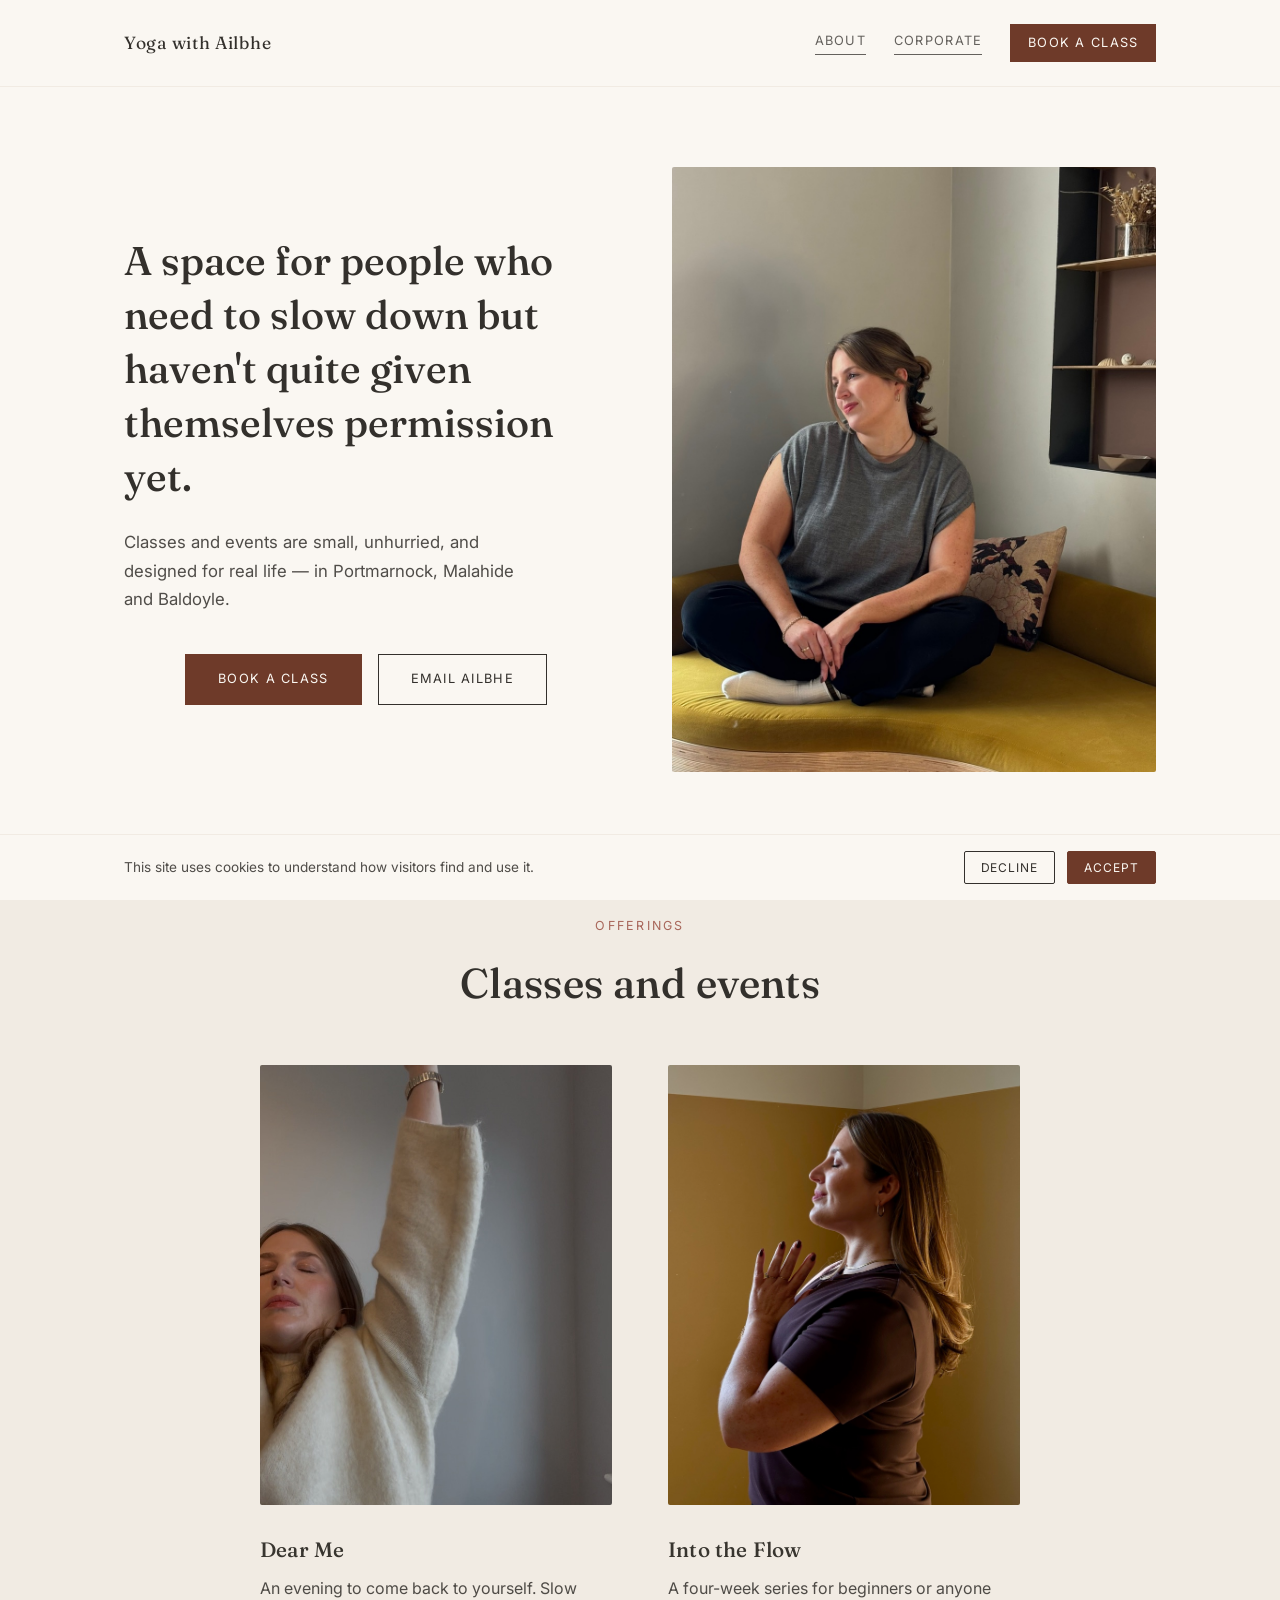
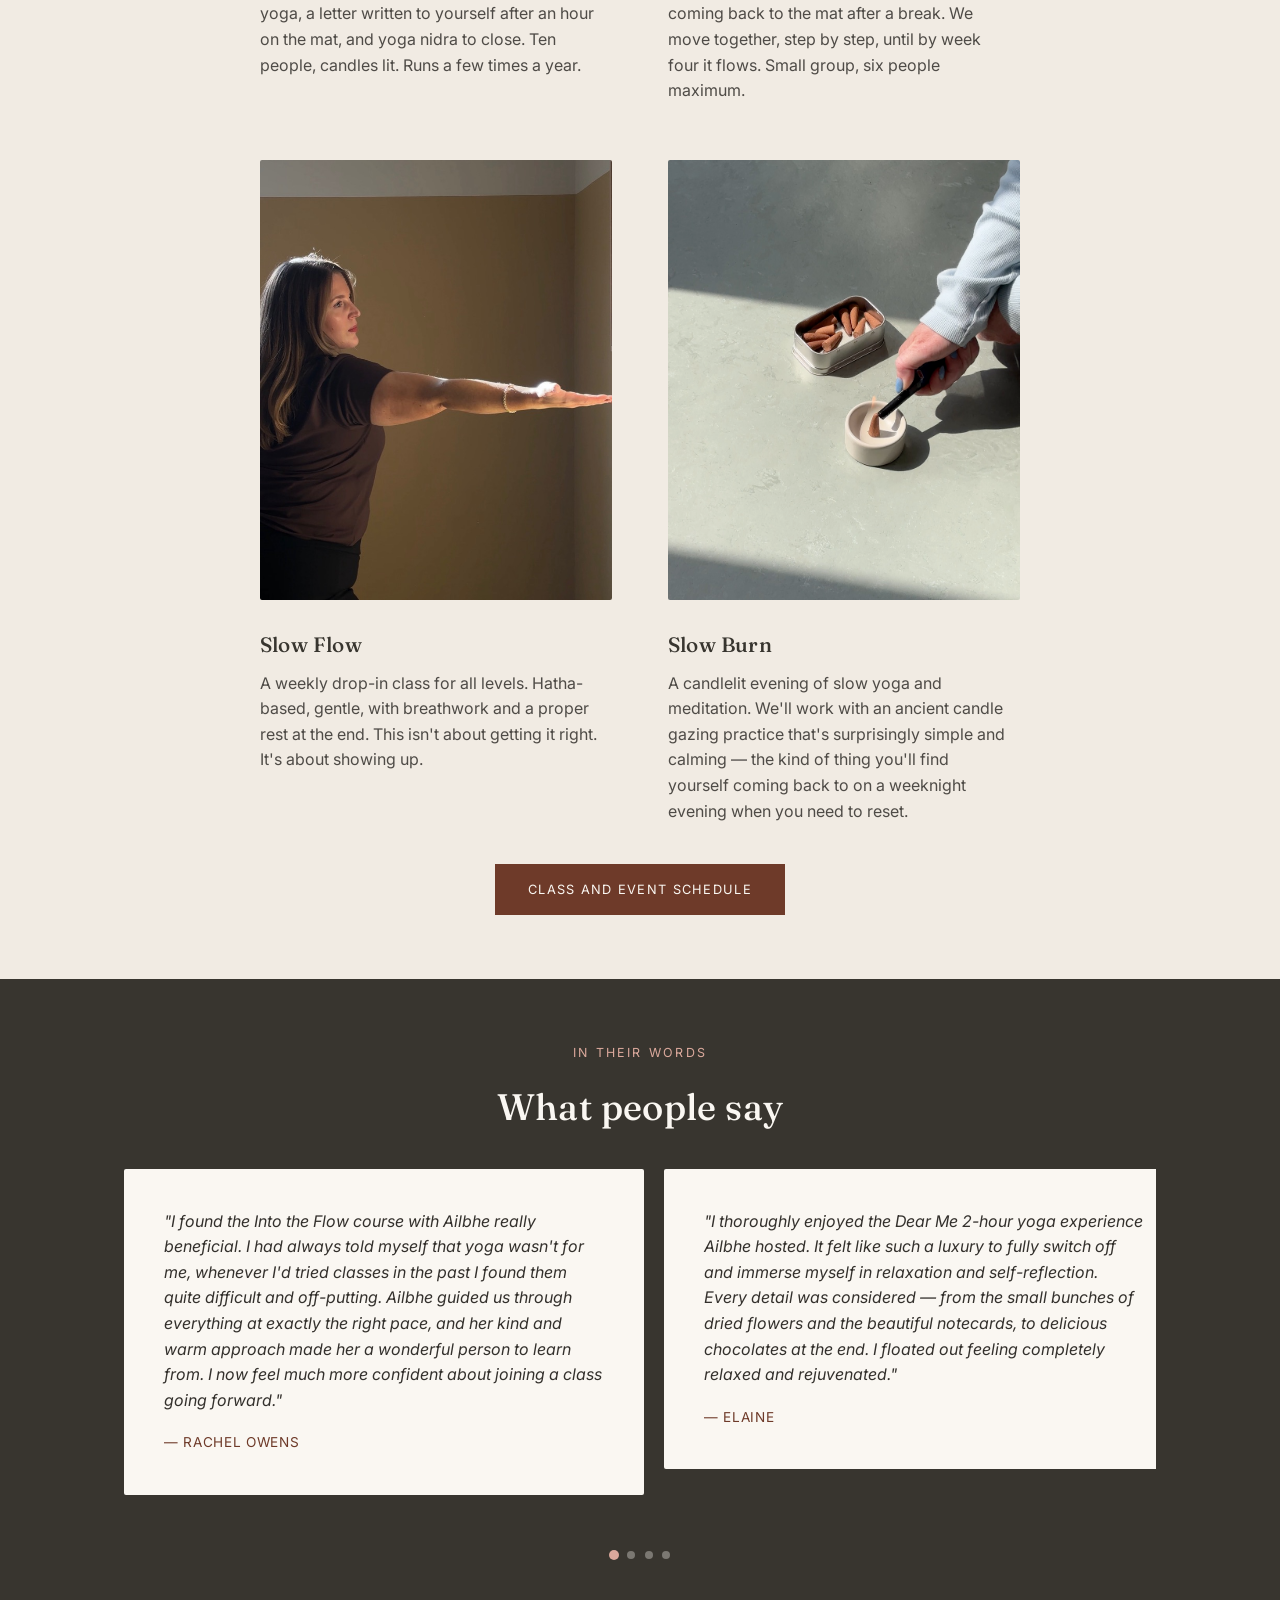
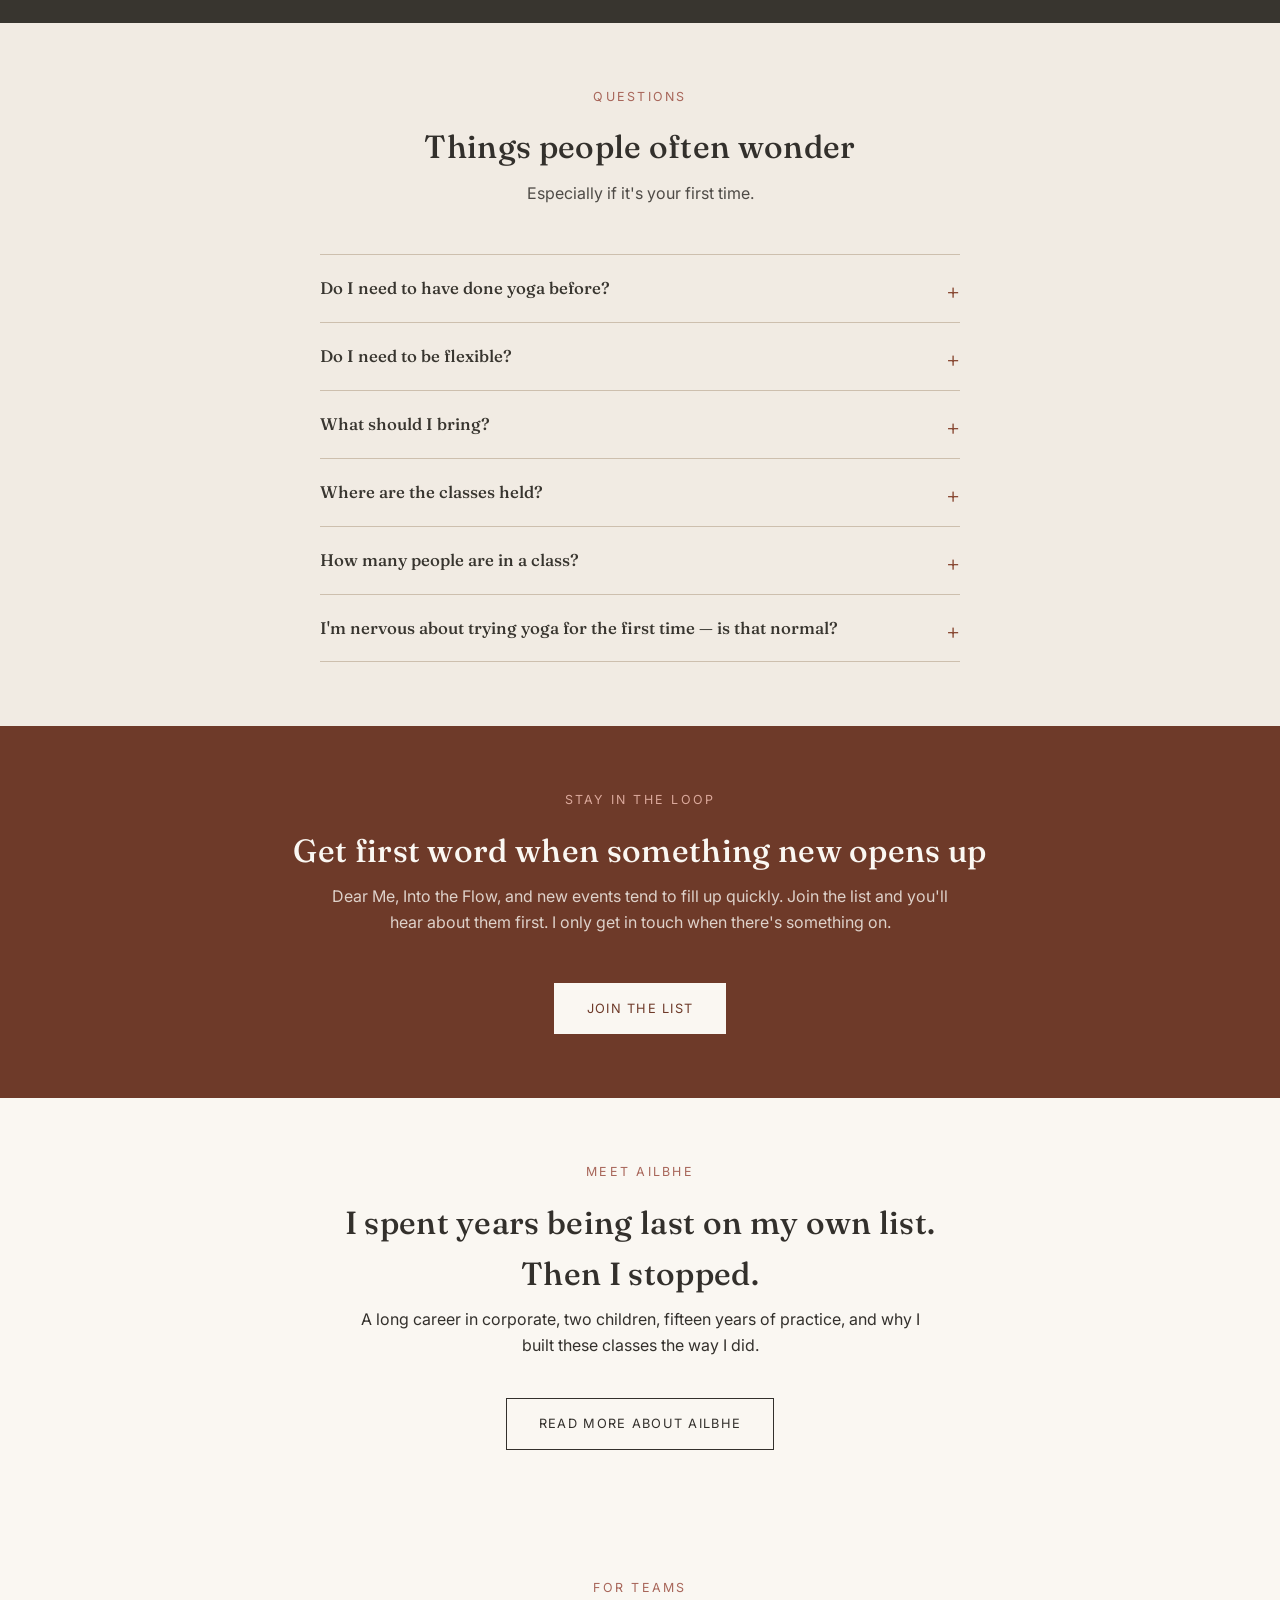
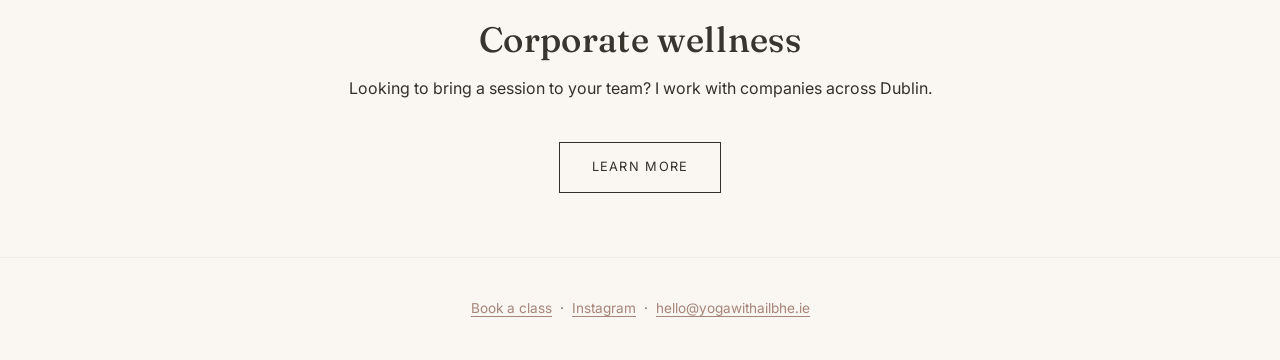
==== commit 7d578eac: "Restyle cookie banner as a slim on-brand bottom bar Co-Authored-By: Claude Sonnet 5 <noreply@anthrop" ====
--- a/index.html
+++ b/index.html
@@ -199,10 +199,12 @@
   </footer>
 
   <div id="cookie-banner" class="cookie-banner" hidden>
-    <p>This site uses cookies to understand how visitors find and use it.</p>
-    <div class="cookie-banner-actions">
-      <button id="cookie-decline" type="button" class="cookie-btn cookie-btn-secondary">Decline</button>
-      <button id="cookie-accept" type="button" class="cookie-btn cookie-btn-primary">Accept</button>
+    <div class="cookie-banner-inner">
+      <p>This site uses cookies to understand how visitors find and use it.</p>
+      <div class="cookie-banner-actions">
+        <button id="cookie-decline" type="button" class="cookie-btn cookie-btn-secondary">Decline</button>
+        <button id="cookie-accept" type="button" class="cookie-btn cookie-btn-primary">Accept</button>
+      </div>
     </div>
   </div>
 
--- a/css/styles.css
+++ b/css/styles.css
@@ -667,31 +667,39 @@
 
 /* Cookie banner */
 
+.cookie-banner[hidden] {
+  display: none;
+}
+
 .cookie-banner {
   position: fixed;
-  left: 1rem;
-  right: 1rem;
-  bottom: 1rem;
-  max-width: 32rem;
+  left: 0;
+  right: 0;
+  bottom: 0;
+  background-color: var(--paper);
+  color: var(--ink);
+  border-top: 1px solid var(--neutral-light);
+  display: flex;
+  z-index: 100;
+}
+
+.cookie-banner-inner {
+  width: 100%;
+  max-width: var(--max-width);
   margin: 0 auto;
-  background-color: var(--anthracite);
-  color: var(--paper);
-  padding: 1.25rem 1.5rem;
-  border-radius: 2px;
+  padding: 1rem 1.5rem;
   display: flex;
   flex-wrap: wrap;
   align-items: center;
-  gap: 1rem 1.5rem;
+  gap: 0.75rem 1.5rem;
   font-family: 'Inter', -apple-system, BlinkMacSystemFont, 'Segoe UI', sans-serif;
-  box-shadow: 0 4px 16px rgba(0, 0, 0, 0.2);
-  z-index: 100;
 }
 
 .cookie-banner p {
   flex: 1 1 16rem;
   font-size: 0.85rem;
   line-height: 1.4;
-  opacity: 1;
+  opacity: 0.85;
 }
 
 .cookie-banner-actions {
@@ -706,21 +714,24 @@
   text-transform: uppercase;
   padding: 0.5rem 1rem;
   border-radius: 2px;
-  border: 1px solid var(--paper);
+  border: 1px solid var(--ink);
   cursor: pointer;
-  transition: opacity 0.2s ease;
+  background-color: transparent;
+  color: var(--ink);
+  transition: opacity 0.2s ease, background-color 0.2s ease, color 0.2s ease;
 }
 
 .cookie-btn-primary {
-  background-color: var(--paper);
-  color: var(--anthracite);
-}
-
-.cookie-btn-secondary {
-  background-color: transparent;
+  background-color: var(--chestnut-deep);
   color: var(--paper);
-}
-
-.cookie-btn:hover {
-  opacity: 0.8;
-}
+  border-color: var(--chestnut-deep);
+}
+
+.cookie-btn-primary:hover {
+  background-color: var(--ink);
+  border-color: var(--ink);
+}
+
+.cookie-btn-secondary:hover {
+  background-color: var(--neutral-light);
+}
